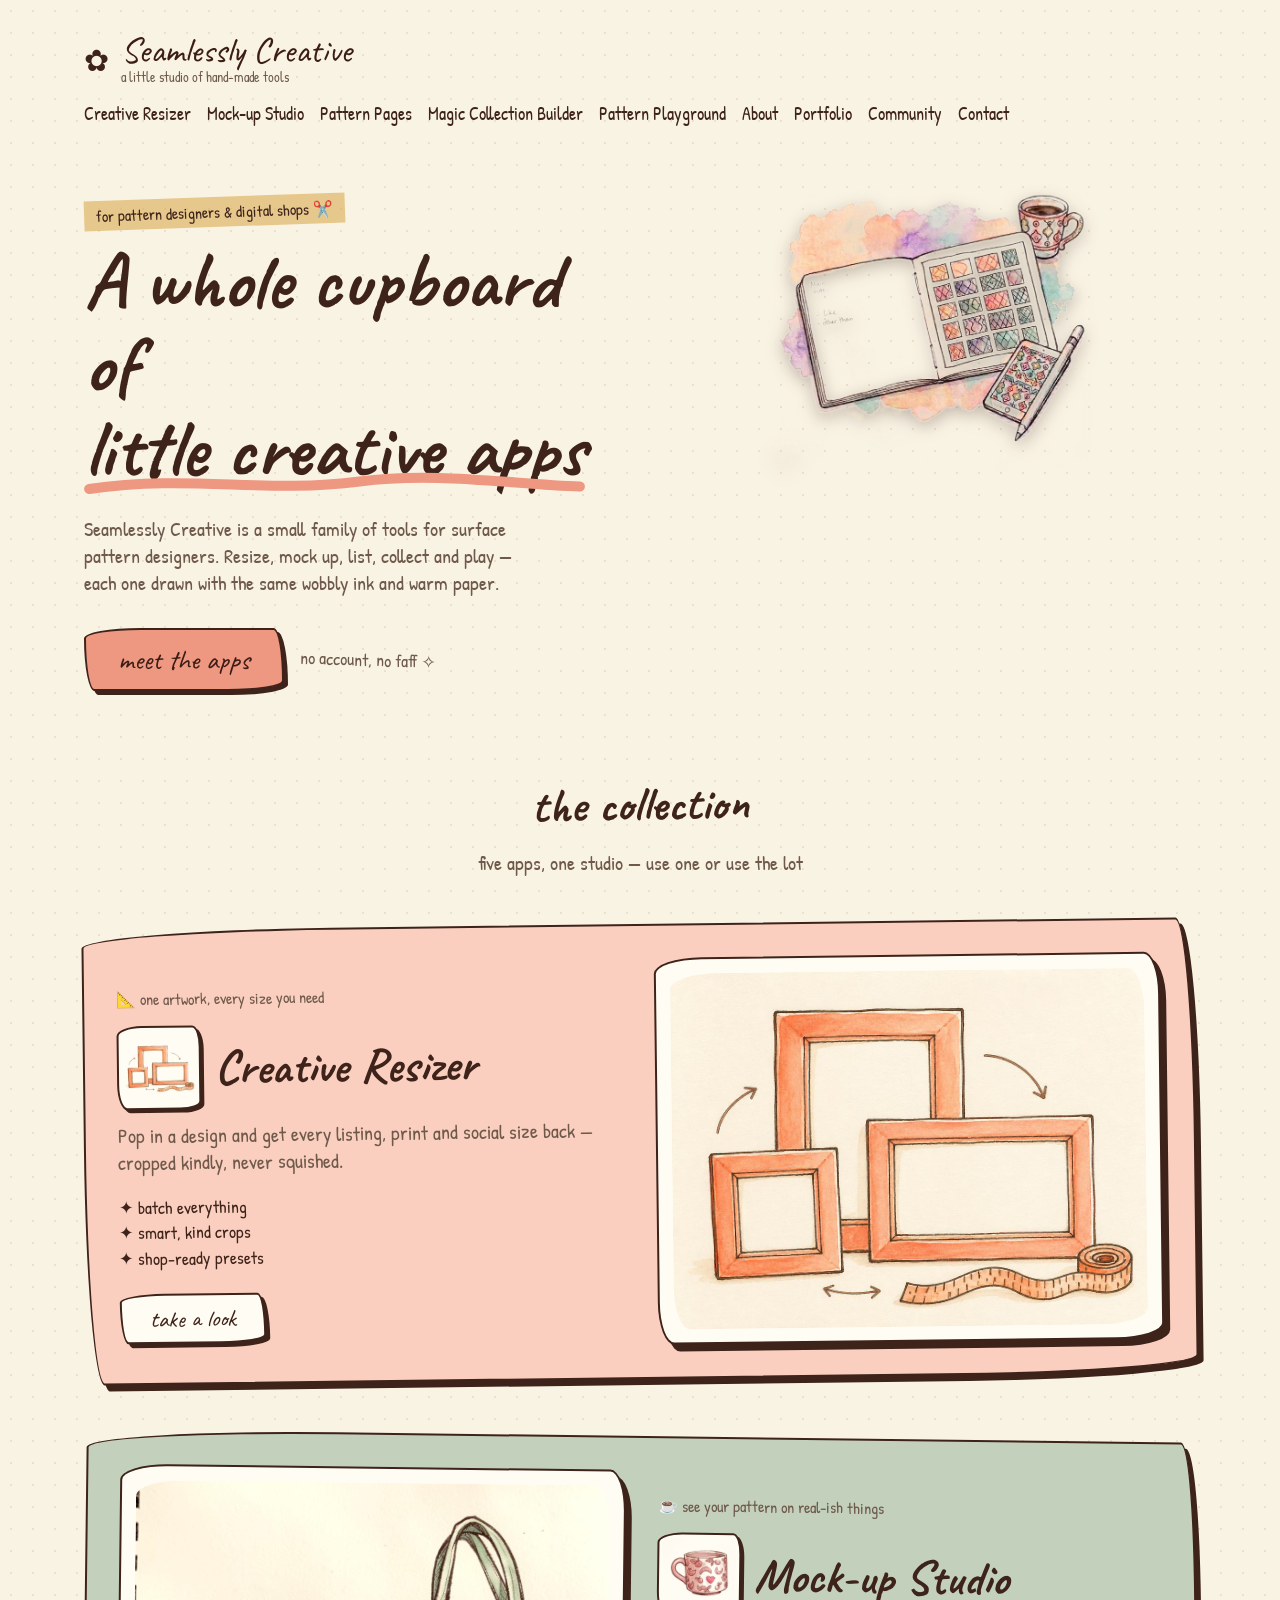
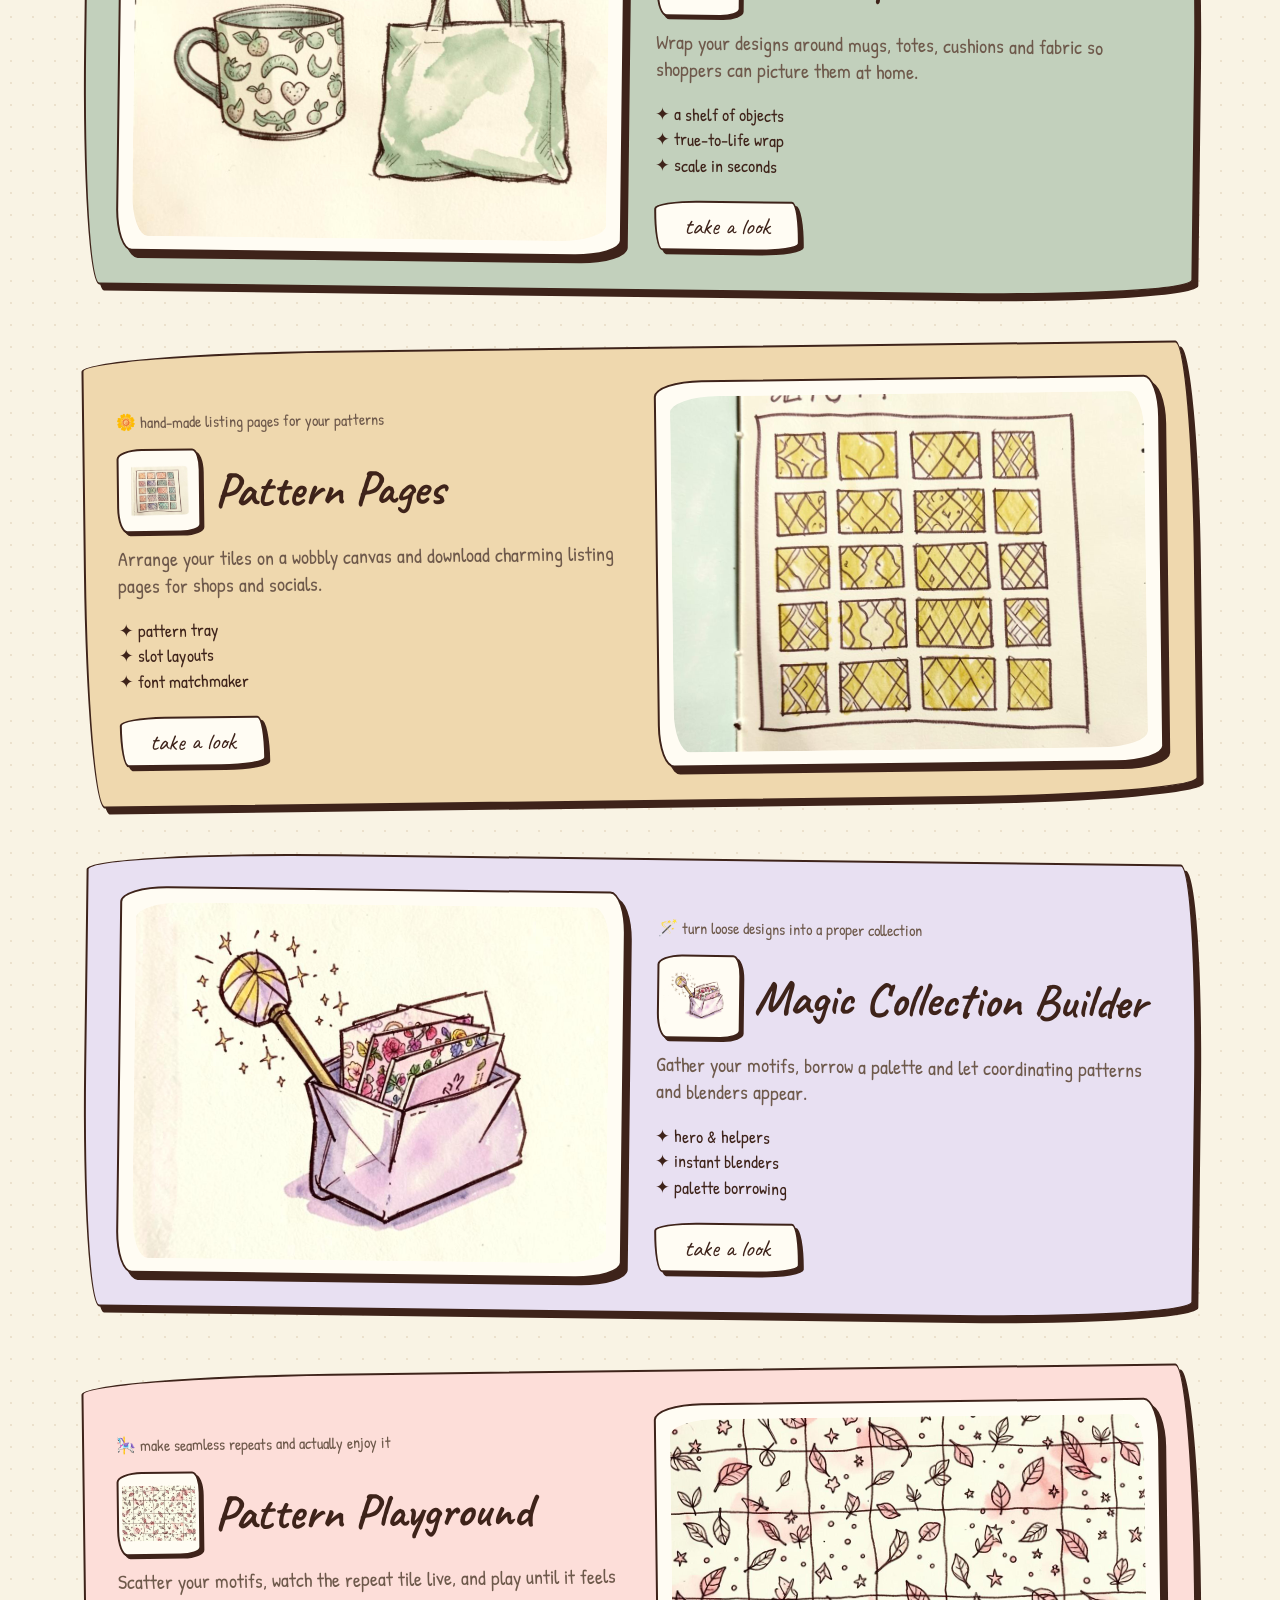
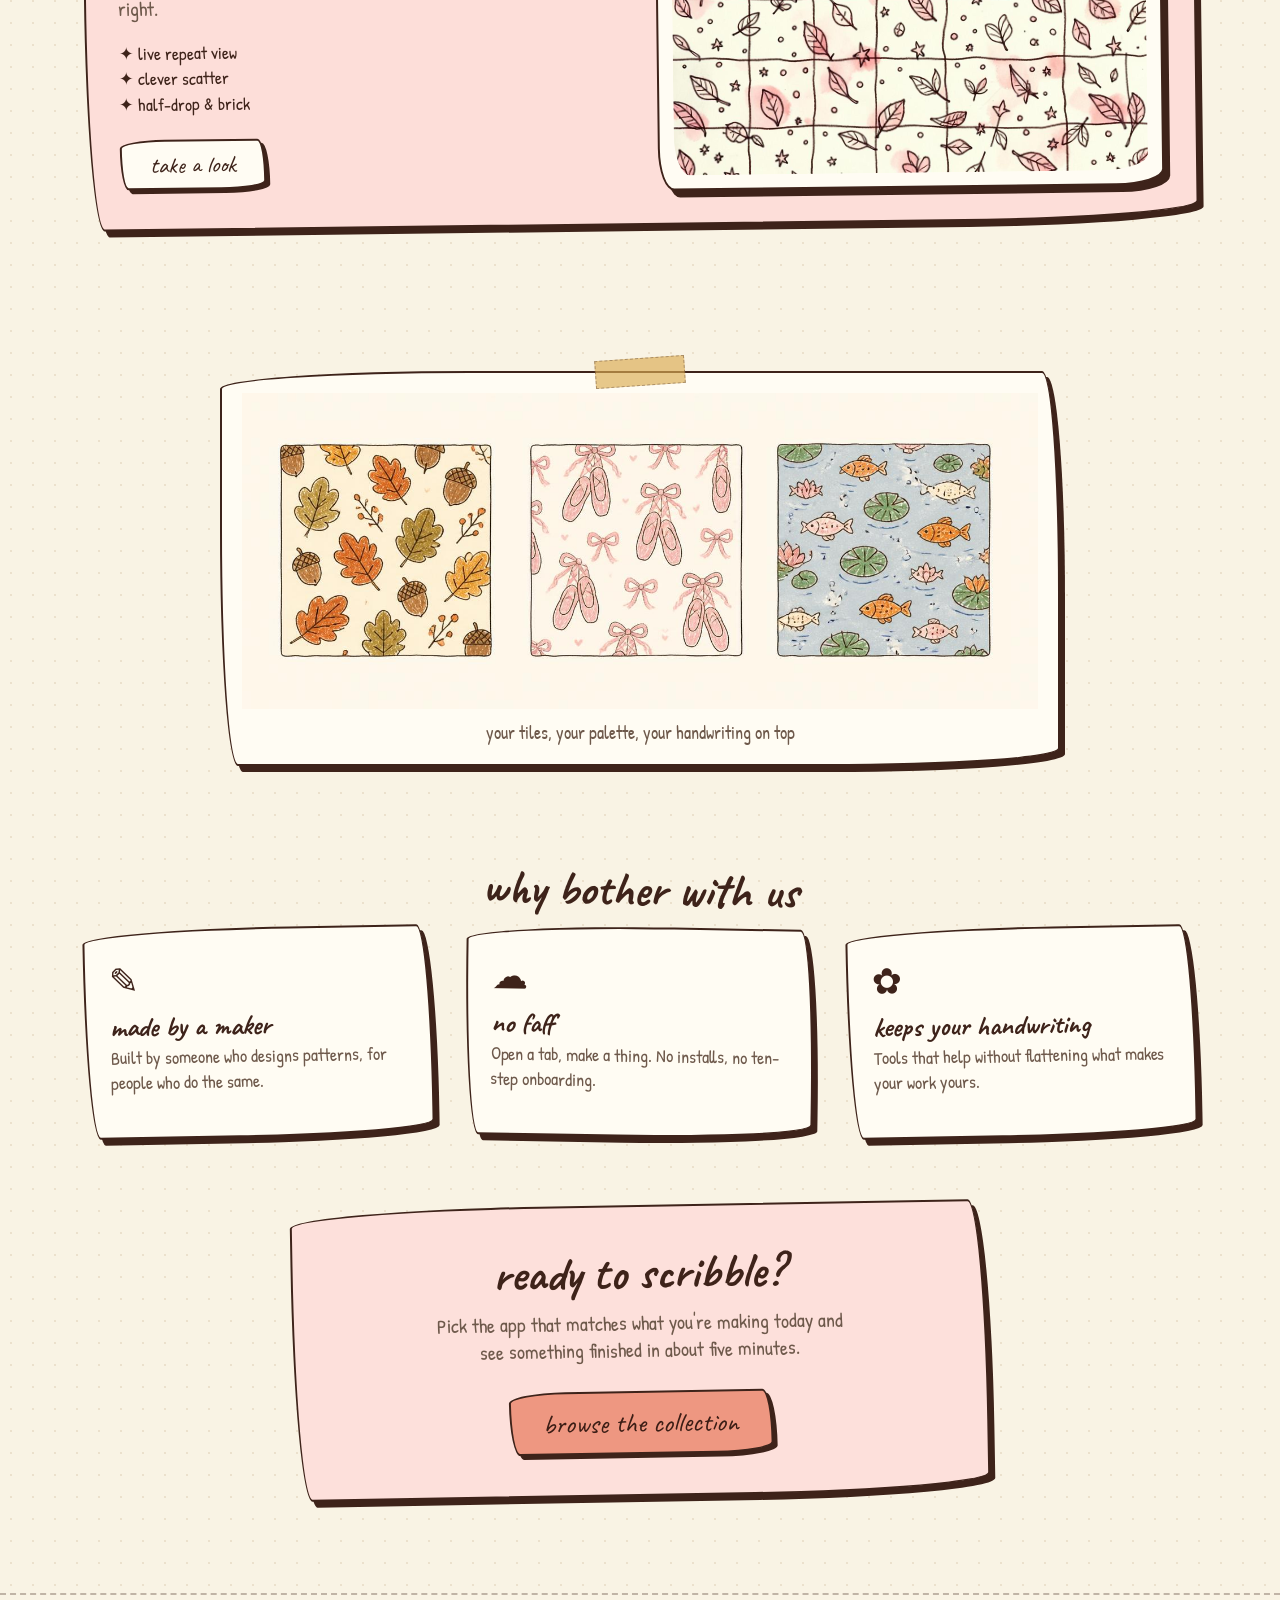
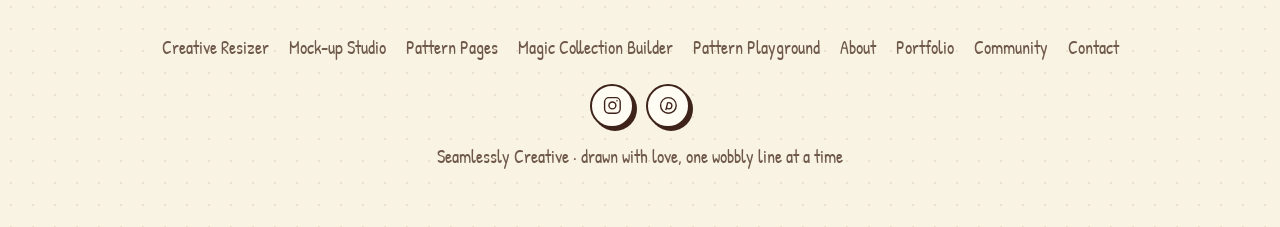
==== index.html @ b7942278 "Add a Community page - a studio-wall pinboard of buyer creations New community.html, linked from eve" ====
<!DOCTYPE html>
<html lang="en">
<head>
<meta charset="utf-8" />
<meta name="viewport" content="width=device-width, initial-scale=1" />
<title>Seamlessly Creative — hand-made tools for pattern designers</title>
<meta name="description" content="A little studio of playful apps for surface pattern designers: resize artwork, build mock-ups, make listing pages, grow collections and play with seamless repeats." />
<meta name="author" content="Seamlessly Creative" />
<meta property="og:title" content="Seamlessly Creative — a studio of hand-made design tools" />
<meta property="og:description" content="Five friendly apps for pattern makers, all drawn with the same wobbly ink and warm paper." />
<meta property="og:type" content="website" />
<meta name="twitter:card" content="summary_large_image" />
<link rel="icon" href="favicon.ico" type="image/x-icon" />
<link rel="preconnect" href="https://fonts.googleapis.com" />
<link rel="preconnect" href="https://fonts.gstatic.com" crossorigin />
<link rel="stylesheet" href="https://fonts.googleapis.com/css2?family=Caveat:wght@500;700&family=Patrick+Hand&display=swap" />
<link rel="stylesheet" href="styles.css" />
</head>
<body>

<header class="site">
  <div class="header-row">
    <a class="logo" href="index.html">
      <span class="logo-mark" aria-hidden="true">✿</span>
      <span class="logo-text">
        <span class="name">Seamlessly Creative</span>
        <span class="sub">a little studio of hand-made tools</span>
      </span>
    </a>
    <nav class="site-nav">
      <a href="creative-resizer.html">Creative Resizer</a>
      <a href="mockup-studio.html">Mock-up Studio</a>
      <a href="pattern-pages.html">Pattern Pages</a>
      <a href="magic-collection-builder.html">Magic Collection Builder</a>
      <a href="pattern-playground.html">Pattern Playground</a>
      <a href="about.html">About</a>
      <a href="portfolio.html">Portfolio</a>
      <a href="community.html">Community</a>
      <a href="contact.html">Contact</a>
    </nav>
  </div>
</header>

<main id="top">

  <section class="hero align-top">
    <div>
      <p class="badge">for pattern designers &amp; digital shops ✂️</p>
      <h1>
        A whole cupboard of
        <span class="underline-wrap">
          little creative apps
          <svg viewBox="0 0 200 12" fill="none" aria-hidden="true">
            <path d="M2 8c40-6 70 2 108-3 30-4 60 1 88 2" stroke="var(--coral)" stroke-width="4" stroke-linecap="round" />
          </svg>
        </span>
      </h1>
      <p class="lede">
        Seamlessly Creative is a small family of tools for surface pattern designers. Resize,
        mock up, list, collect and play — each one drawn with the same wobbly ink and warm paper.
      </p>
      <div class="cta-row">
        <a href="#the-apps" class="doodle-pill cta-coral">meet the apps</a>
        <span class="aside-note">no account, no faff ✧</span>
      </div>
    </div>
    <img class="hero-illustration wiggle shadowed" src="assets/collection-hero.webp" width="700" height="639" alt="Watercolour sketch of an open notebook with pattern swatches, a mug of coffee, and a tablet and stylus mid-pattern-design" />
  </section>

  <section id="the-apps" class="collection">
    <h2 class="section-title">the collection</h2>
    <p class="section-sub">five apps, one studio — use one or use the lot</p>

    <article class="doodle-card app-card" style="background: color-mix(in oklab, var(--coral) 45%, var(--card)); transform: rotate(-0.7deg);">
      <div class="app-top">
        <div>
          <p class="app-eyebrow">📐 one artwork, every size you need</p>
          <div class="title-row">
            <img class="title-icon" src="assets/app-resizer-hero.webp" alt="" aria-hidden="true" />
            <h3 class="app-name">Creative Resizer</h3>
          </div>
          <p class="app-blurb">Pop in a design and get every listing, print and social size back — cropped kindly, never squished.</p>
          <ul class="app-features-mini">
            <li>✦ batch everything</li>
            <li>✦ smart, kind crops</li>
            <li>✦ shop-ready presets</li>
          </ul>
          <div class="app-cta-row">
            <a href="creative-resizer.html" class="doodle-pill" style="background: var(--card); padding: 0.5rem 1.75rem; font-family: var(--font-display); font-size: 1.5rem;">take a look</a>
          </div>
        </div>
        <div class="app-image-frame">
          <img src="assets/app-resizer.jpg" width="1024" height="768" loading="lazy" alt="Hand-drawn sketch of nested photo frames in different sizes with a measuring tape" />
        </div>
      </div>
    </article>

    <article class="doodle-card app-card" style="background: color-mix(in oklab, var(--sage) 45%, var(--card)); transform: rotate(0.7deg);">
      <div class="app-top">
        <div class="order-2">
          <p class="app-eyebrow">☕ see your pattern on real-ish things</p>
          <div class="title-row">
            <img class="title-icon" src="assets/app-mockup-icon.webp" alt="" aria-hidden="true" />
            <h3 class="app-name">Mock-up Studio</h3>
          </div>
          <p class="app-blurb">Wrap your designs around mugs, totes, cushions and fabric so shoppers can picture them at home.</p>
          <ul class="app-features-mini">
            <li>✦ a shelf of objects</li>
            <li>✦ true-to-life wrap</li>
            <li>✦ scale in seconds</li>
          </ul>
          <div class="app-cta-row">
            <a href="mockup-studio.html" class="doodle-pill" style="background: var(--card); padding: 0.5rem 1.75rem; font-family: var(--font-display); font-size: 1.5rem;">take a look</a>
          </div>
        </div>
        <div class="app-image-frame">
          <img src="assets/app-mockup.jpg" width="1024" height="768" loading="lazy" alt="Hand-drawn mug and tote bag covered in a soft green pattern" />
        </div>
      </div>
    </article>

    <article class="doodle-card app-card" style="background: color-mix(in oklab, var(--mustard) 45%, var(--card)); transform: rotate(-0.7deg);">
      <div class="app-top">
        <div>
          <p class="app-eyebrow">🌼 hand-made listing pages for your patterns</p>
          <div class="title-row">
            <img class="title-icon" src="assets/pattern-pages-hero.webp" alt="" aria-hidden="true" />
            <h3 class="app-name">Pattern Pages</h3>
          </div>
          <p class="app-blurb">Arrange your tiles on a wobbly canvas and download charming listing pages for shops and socials.</p>
          <ul class="app-features-mini">
            <li>✦ pattern tray</li>
            <li>✦ slot layouts</li>
            <li>✦ font matchmaker</li>
          </ul>
          <div class="app-cta-row">
            <a href="pattern-pages.html" class="doodle-pill" style="background: var(--card); padding: 0.5rem 1.75rem; font-family: var(--font-display); font-size: 1.5rem;">take a look</a>
          </div>
        </div>
        <div class="app-image-frame">
          <img src="assets/app-pattern-pages.jpg" width="1024" height="768" loading="lazy" alt="Hand-drawn grid of yellow pattern tiles on a sketchbook page" />
        </div>
      </div>
    </article>

    <article class="doodle-card app-card" style="background: color-mix(in oklab, var(--lilac) 45%, var(--card)); transform: rotate(0.7deg);">
      <div class="app-top">
        <div class="order-2">
          <p class="app-eyebrow">🪄 turn loose designs into a proper collection</p>
          <div class="title-row">
            <img class="title-icon" src="assets/app-collection-builder-hero.webp" alt="" aria-hidden="true" />
            <h3 class="app-name">Magic Collection Builder</h3>
          </div>
          <p class="app-blurb">Gather your motifs, borrow a palette and let coordinating patterns and blenders appear.</p>
          <ul class="app-features-mini">
            <li>✦ hero &amp; helpers</li>
            <li>✦ instant blenders</li>
            <li>✦ palette borrowing</li>
          </ul>
          <div class="app-cta-row">
            <a href="magic-collection-builder.html" class="doodle-pill" style="background: var(--card); padding: 0.5rem 1.75rem; font-family: var(--font-display); font-size: 1.5rem;">take a look</a>
          </div>
        </div>
        <div class="app-image-frame">
          <img src="assets/app-collection-builder.jpg" width="1024" height="768" loading="lazy" alt="Hand-drawn magic wand with sparkles over a folder of floral pattern cards" />
        </div>
      </div>
    </article>

    <article class="doodle-card app-card" style="background: color-mix(in oklab, var(--blush) 55%, var(--card)); transform: rotate(-0.7deg);">
      <div class="app-top">
        <div>
          <p class="app-eyebrow">🎠 make seamless repeats and actually enjoy it</p>
          <div class="title-row">
            <img class="title-icon" src="assets/app-playground.jpg" alt="" aria-hidden="true" />
            <h3 class="app-name">Pattern Playground</h3>
          </div>
          <p class="app-blurb">Scatter your motifs, watch the repeat tile live, and play until it feels right.</p>
          <ul class="app-features-mini">
            <li>✦ live repeat view</li>
            <li>✦ clever scatter</li>
            <li>✦ half-drop &amp; brick</li>
          </ul>
          <div class="app-cta-row">
            <a href="pattern-playground.html" class="doodle-pill" style="background: var(--card); padding: 0.5rem 1.75rem; font-family: var(--font-display); font-size: 1.5rem;">take a look</a>
          </div>
        </div>
        <div class="app-image-frame">
          <img src="assets/app-playground.jpg" width="1024" height="768" loading="lazy" alt="Hand-drawn seamless repeat of pink leaves, stars and dots over a grid" />
        </div>
      </div>
    </article>
  </section>

  <section class="swatch-strip">
    <figure class="doodle-card tape" style="padding: 1.25rem;">
      <img src="assets/swatches.jpg" width="1408" height="560" loading="lazy" alt="Three hand-drawn pattern swatches: autumn leaves, ballet slippers and little fish" />
      <figcaption>your tiles, your palette, your handwriting on top</figcaption>
    </figure>
  </section>

  <section class="promises">
    <h2 class="section-title" style="transform: rotate(1deg);">why bother with us</h2>
    <div class="promise-grid">
      <div class="doodle-card promise-card" style="transform: rotate(-1deg);">
        <span class="promise-emoji" aria-hidden="true">✎</span>
        <h3>made by a maker</h3>
        <p>Built by someone who designs patterns, for people who do the same.</p>
      </div>
      <div class="doodle-card promise-card" style="transform: rotate(1deg);">
        <span class="promise-emoji" aria-hidden="true">☁</span>
        <h3>no faff</h3>
        <p>Open a tab, make a thing. No installs, no ten-step onboarding.</p>
      </div>
      <div class="doodle-card promise-card" style="transform: rotate(-1deg);">
        <span class="promise-emoji" aria-hidden="true">✿</span>
        <h3>keeps your handwriting</h3>
        <p>Tools that help without flattening what makes your work yours.</p>
      </div>
    </div>
  </section>

  <section class="final-cta">
    <div class="doodle-card" style="background: color-mix(in oklab, var(--blush) 50%, var(--card));">
      <h2>ready to scribble?</h2>
      <p>Pick the app that matches what you're making today and see something finished in about five minutes.</p>
      <a href="#the-apps" class="doodle-pill cta-coral">browse the collection</a>
    </div>
  </section>

</main>

<footer class="site">
  <div class="foot-links">
    <a href="creative-resizer.html">Creative Resizer</a>
    <a href="mockup-studio.html">Mock-up Studio</a>
    <a href="pattern-pages.html">Pattern Pages</a>
    <a href="magic-collection-builder.html">Magic Collection Builder</a>
    <a href="pattern-playground.html">Pattern Playground</a>
    <a href="about.html">About</a>
    <a href="portfolio.html">Portfolio</a>
    <a href="community.html">Community</a>
    <a href="contact.html">Contact</a>
  </div>
  <div class="social-row">
    <a class="social-icon" href="https://instagram.com/check_designz" target="_blank" rel="noopener noreferrer" aria-label="Instagram">
      <svg viewBox="0 0 24 24" aria-hidden="true"><rect x="3" y="3" width="18" height="18" rx="5"/><circle cx="12" cy="12" r="4"/><circle cx="17.3" cy="6.7" r="0.9" fill="currentColor" stroke="none"/></svg>
    </a>
    <a class="social-icon" href="https://pinterest.com/CheckDesignz" target="_blank" rel="noopener noreferrer" aria-label="Pinterest">
      <svg viewBox="0 0 24 24" aria-hidden="true"><circle cx="12" cy="12" r="9"/><path d="M9 17.5c.6-2.3 1.7-6.7 2.2-8.7M11 9c2.7-.8 5 .6 5 3.2 0 2.2-1.6 3.8-3.6 3.8-.9 0-1.5-.3-1.9-.7"/></svg>
    </a>
  </div>
  <p class="colophon">Seamlessly Creative · drawn with love, one wobbly line at a time</p>
</footer>

</body>
</html>
---- styles.css ----
:root {
  --radius: 1.1rem;
  --cream: oklch(0.965 0.021 88);
  --ink: oklch(0.29 0.045 40);
  --coral: oklch(0.76 0.11 35);
  --coral-foreground: oklch(0.27 0.05 35);
  --sage: oklch(0.66 0.06 145);
  --sage-foreground: oklch(0.25 0.04 145);
  --mustard: oklch(0.77 0.12 82);
  --blush: oklch(0.87 0.06 20);
  --lilac: oklch(0.83 0.07 300);
  --card: oklch(0.99 0.012 90);
  --muted-foreground: oklch(0.48 0.035 55);
  --font-display: "Caveat", cursive;
  --font-body: "Patrick Hand", cursive;
}

* { box-sizing: border-box; }

html { scroll-behavior: smooth; }

body {
  margin: 0;
  background-color: var(--cream);
  color: var(--ink);
  font-family: var(--font-body);
  font-size: 1.125rem;
  background-image: radial-gradient(oklch(0.86 0.04 80 / 0.5) 1.2px, transparent 1.3px);
  background-size: 22px 22px;
  overflow-x: hidden;
}

h1, h2, h3 {
  font-family: var(--font-display);
  line-height: 1.05;
  margin: 0;
}

img { max-width: 100%; height: auto; display: block; }

a { color: inherit; }

.wrap {
  max-width: 72rem;
  margin: 0 auto;
  padding: 0 1.25rem;
}

.muted { color: var(--muted-foreground); }

.doodle-card {
  position: relative;
  background: var(--card);
  border: 2.5px solid var(--ink);
  border-radius: 250px 18px 235px 18px / 18px 220px 18px 235px;
  box-shadow: 5px 6px 0 0 var(--ink);
}

.doodle-pill {
  display: inline-block;
  border: 2.5px solid var(--ink);
  border-radius: 140px 26px 140px 26px / 26px 130px 26px 130px;
  box-shadow: 4px 4px 0 0 var(--ink);
  transition: transform 150ms ease, box-shadow 150ms ease;
  text-decoration: none;
  cursor: pointer;
}
.doodle-pill:hover {
  transform: translate(2px, 2px);
  box-shadow: 2px 2px 0 0 var(--ink);
}
.doodle-pill[aria-disabled="true"] {
  cursor: not-allowed;
  opacity: 0.6;
}
.doodle-pill[aria-disabled="true"]:hover {
  transform: none;
  box-shadow: 4px 4px 0 0 var(--ink);
}
button.doodle-pill {
  font: inherit;
  color: inherit;
  appearance: none;
  -webkit-appearance: none;
  margin: 0;
}

.tape { position: relative; }
.tape::before {
  content: "";
  position: absolute;
  top: -0.9rem;
  left: 50%;
  width: 5.5rem;
  height: 1.6rem;
  transform: translateX(-50%) rotate(-4deg);
  background: color-mix(in oklab, var(--mustard) 65%, transparent);
  border: 1.5px dashed color-mix(in oklab, var(--ink) 35%, transparent);
}

.wiggle { animation: wiggle 4s ease-in-out infinite; }
@keyframes wiggle {
  0%, 100% { transform: rotate(-1.5deg) translateY(0); }
  50% { transform: rotate(1.5deg) translateY(-6px); }
}

/* header */
header.site {
  max-width: 72rem;
  margin: 0 auto;
  padding: 2rem 1.25rem 0;
}
.header-row {
  display: flex;
  flex-wrap: wrap;
  align-items: center;
  justify-content: space-between;
  gap: 1rem;
}
.logo {
  display: flex;
  align-items: center;
  gap: 0.75rem;
  text-decoration: none;
}
.logo-mark { font-size: 1.9rem; }
.logo-text .name {
  display: block;
  font-family: var(--font-display);
  font-size: 2.25rem;
  line-height: 1;
  color: var(--coral-foreground);
}
.logo-text .sub {
  display: block;
  font-size: 0.85rem;
  color: var(--muted-foreground);
}
nav.site-nav {
  display: flex;
  flex-wrap: wrap;
  align-items: center;
  gap: 0.4rem 1rem;
  font-size: 1.1rem;
}
nav.site-nav a { text-decoration: none; text-underline-offset: 4px; }
nav.site-nav a:hover, nav.site-nav a[aria-current="page"] { text-decoration: underline; }

/* hero (index) + app-hero (per-app pages) share the same split layout */
.hero, .app-hero {
  max-width: 72rem;
  margin: 0 auto;
  padding: 3.5rem 1.25rem 2rem;
  display: grid;
  align-items: center;
  gap: 2.5rem;
}
.hero > div, .app-hero > div, .hero > img, .app-hero > img { min-width: 0; }
.hero.align-top, .app-hero.align-top { align-items: start; }
@media (min-width: 768px) {
  .hero, .app-hero { grid-template-columns: 1fr 1fr; }
}

/* borderless illustration, sized down and tucked near the title */
.hero-illustration {
  width: 100%;
  max-width: 300px;
  justify-self: center;
}
@media (min-width: 768px) { .hero-illustration { max-width: 320px; } }
.hero-illustration.shadowed {
  filter: drop-shadow(0 5px 8px color-mix(in oklab, var(--ink) 30%, transparent));
}
.hero-illustration.small {
  max-width: 190px;
}
@media (min-width: 768px) { .hero-illustration.small { max-width: 210px; } }

/* a little stack of framed "photos" — used where the illustration IS the mock-up */
.photo-stack {
  position: relative;
  width: 100%;
  max-width: 260px;
  justify-self: center;
}
@media (min-width: 768px) { .photo-stack { max-width: 280px; } }
.photo-card {
  background: var(--card);
  border: 2.5px solid var(--ink);
  border-radius: 14px;
  box-shadow: 4px 5px 0 0 var(--ink);
  padding: 0.6rem;
}
.photo-card img {
  width: 100%;
  height: auto;
  display: block;
  border-radius: 8px;
}
.photo-back {
  position: absolute;
  inset: 0;
  transform: rotate(-11deg) translate(-26%, 12%);
  z-index: 1;
}
.photo-front {
  position: relative;
  transform: rotate(4deg);
  z-index: 2;
}
.badge {
  display: inline-block;
  transform: rotate(-2deg);
  background: color-mix(in oklab, var(--mustard) 60%, transparent);
  padding: 0.25rem 0.75rem;
  font-size: 1rem;
  margin-bottom: 0.75rem;
}
.hero h1, .app-hero h1 {
  font-size: 4.25rem;
}
@media (min-width: 640px) { .hero h1, .app-hero h1 { font-size: 5rem; } }
.hero .underline-wrap { position: relative; display: inline-block; }
.hero .underline-wrap svg { position: absolute; bottom: -0.5rem; left: 0; width: 100%; }
.lede {
  margin-top: 1.5rem;
  max-width: 28rem;
  font-size: 1.25rem;
  color: var(--muted-foreground);
}
.cta-row {
  margin-top: 2rem;
  display: flex;
  flex-wrap: wrap;
  align-items: center;
  gap: 1rem;
}
.cta-coral {
  background: var(--coral);
  color: var(--coral-foreground);
  padding: 0.75rem 2rem;
  font-family: var(--font-display);
  font-size: 1.75rem;
}
.aside-note { transform: rotate(2deg); color: var(--muted-foreground); font-size: 1.1rem; }
.back-link { font-size: 1.1rem; color: var(--muted-foreground); text-decoration: none; text-underline-offset: 4px; }
.back-link:hover { text-decoration: underline; }
.hero-image { overflow: hidden; padding: 0.75rem; min-width: 0; }

/* small illustration badge shown beside a title */
.title-row {
  display: flex;
  align-items: center;
  gap: 0.85rem;
  flex-wrap: nowrap;
}
.title-row h1, .title-row .app-name { margin-top: 0; min-width: 0; }
.title-icon {
  width: 4.25rem;
  height: 4.25rem;
  flex-shrink: 0;
  border: 2.5px solid var(--ink);
  border-radius: 30% 10% 25% 12% / 12% 25% 10% 30%;
  box-shadow: 3px 3px 0 0 var(--ink);
  object-fit: contain;
  padding: 0.2rem;
  background: var(--card);
}
@media (min-width: 640px) {
  .title-icon { width: 5.25rem; height: 5.25rem; }
}

/* collection */
.collection {
  max-width: 72rem;
  margin: 0 auto;
  padding: 3.5rem 1.25rem;
}
.section-title {
  text-align: center;
  font-size: 3rem;
  margin-bottom: 0.75rem;
  transform: rotate(-1deg);
}
.section-sub {
  text-align: center;
  font-size: 1.25rem;
  color: var(--muted-foreground);
  margin-bottom: 3rem;
}

.app-card {
  padding: 1.5rem;
  margin-bottom: 3.5rem;
}
@media (min-width: 768px) { .app-card { padding: 2rem; } }

.app-top {
  display: grid;
  gap: 2rem;
  align-items: center;
}
.app-top > div { min-width: 0; }
@media (min-width: 768px) { .app-top { grid-template-columns: 1fr 1fr; } }
.app-top .order-2 { order: 2; }

.app-eyebrow { color: var(--muted-foreground); font-size: 1rem; }
.app-name { margin-top: 0.25rem; font-size: 3rem; }
.app-blurb { margin-top: 0.75rem; font-size: 1.25rem; color: var(--muted-foreground); }
.app-features-mini { margin: 1rem 0 0; padding: 0; list-style: none; font-size: 1.1rem; }
.app-features-mini li { margin-bottom: 0.15rem; }
.app-cta-row { margin-top: 1.5rem; display: flex; flex-wrap: wrap; align-items: center; gap: 1rem; }
.app-cta-row .try-link { font-size: 1.1rem; text-decoration: none; text-underline-offset: 4px; }
.app-cta-row .try-link:hover { text-decoration: underline; }
.app-cta-row .coming-soon { color: var(--muted-foreground); font-size: 1.1rem; }

.app-image-frame {
  overflow: hidden;
  border-radius: 48px 16px 48px 16px / 16px 42px 16px 42px;
  border: 2.5px solid var(--ink);
  background: var(--card);
  box-shadow: 6px 7px 0 0 var(--ink);
  padding: 0.85rem;
  min-width: 0;
}
.app-image-frame img { border-radius: inherit; width: 100%; }

/* "see it in action" screenshot strip - a measuring-tape ruler that visitors
   can click-and-drag (or use the arrows below) to browse, with a slight
   skewed "wave" tilt on the whole track for a hand-laid-out feel. */
.tape-container {
  width: 100%;
  overflow-x: auto;
  background-color: var(--cream);
  padding: 60px 0;
  position: relative;
  cursor: grab;
  user-select: none;
  -ms-overflow-style: none;
  scrollbar-width: none;
}
.tape-container::-webkit-scrollbar { display: none; }
.tape-container:active { cursor: grabbing; }
.measuring-tape-wave {
  width: max-content;
  display: flex;
  transform: skewY(-3deg) rotate(-0.5deg);
  position: relative;
  pointer-events: none;
}
.tape-track {
  display: inline-flex;
  gap: 0;
  background-color: var(--card);
  padding: 40px 0 25px;
  pointer-events: auto;

  /* Two tick densities layered together, like a ruler's major/minor marks. */
  background-image:
    repeating-linear-gradient(90deg, var(--ink) 0px, var(--ink) 2px, transparent 2px, transparent 8px),
    repeating-linear-gradient(90deg, var(--ink) 0px, var(--ink) 2px, transparent 2px, transparent 16px);
  background-size: 100% 12px, 100% 20px;
  background-position: top left, top left;
  background-repeat: repeat-x;

  border-top: 2px solid var(--ink);
  border-bottom: 2px solid var(--ink);
  box-shadow: 0 15px 35px color-mix(in oklab, var(--ink) 6%, transparent);
}
.tape-frame {
  width: 280px;
  flex-shrink: 0;
  position: relative;
  border-right: 1px dashed color-mix(in oklab, var(--ink) 30%, transparent);
  box-sizing: border-box;
  padding: 12px;
  display: flex;
  flex-direction: column;
  align-items: center;
}
.tape-frame img,
.tape-frame-placeholder {
  width: 100%;
  height: 200px;
  object-fit: cover;
  border-radius: 4px;
  border: 1px solid var(--ink);
  background: var(--card);
  transition: transform 0.2s ease;
  box-sizing: border-box;
  display: flex;
  align-items: center;
  justify-content: center;
  text-align: center;
  padding: 1rem;
  color: var(--muted-foreground);
  font-family: var(--font-display);
  font-size: 1.3rem;
}
.tape-frame:hover img,
.tape-frame:hover .tape-frame-placeholder { transform: translateY(-4px); }
.tape-inch-marker {
  font-family: monospace, sans-serif;
  font-size: 12px;
  color: var(--ink);
  margin-top: 12px;
  font-weight: bold;
  opacity: 0.7;
}

/* Community page - a corkboard-style pinboard of buyer creations, deliberately
   messy: varied tile sizes, scattered rotations, each one taped up rather
   than sitting in a tidy grid. */
.pinboard {
  background: color-mix(in oklab, var(--mustard) 70%, var(--card));
  border: 2.5px solid var(--ink);
  border-radius: 250px 18px 235px 18px / 18px 220px 18px 235px;
  box-shadow: 5px 6px 0 0 var(--ink);
  padding: 3rem 2rem;
  display: flex;
  flex-wrap: wrap;
  gap: 1.75rem;
  justify-content: center;
  align-items: flex-start;
}
.pin-photo {
  background: var(--card);
  border: 2px solid var(--ink);
  padding: 0.6rem 0.6rem 1.4rem;
  display: flex;
  align-items: center;
  justify-content: center;
  text-align: center;
  color: var(--muted-foreground);
  font-family: var(--font-display);
  box-shadow: 3px 4px 0 0 color-mix(in oklab, var(--ink) 60%, transparent);
}
.pin-photo.size-sm { width: 150px; height: 170px; font-size: 1.1rem; }
.pin-photo.size-md { width: 190px; height: 230px; font-size: 1.25rem; }
.pin-photo.size-lg { width: 230px; height: 270px; font-size: 1.4rem; }

.strip-controls {
  display: flex;
  justify-content: center;
  gap: 1rem;
  margin-top: 1rem;
}
.strip-arrow {
  display: flex;
  align-items: center;
  justify-content: center;
  width: 2.5rem;
  height: 2.5rem;
  border-radius: 50%;
  border: 2px solid var(--ink);
  background: var(--card);
  color: var(--ink);
  cursor: pointer;
  font-size: 1.3rem;
  line-height: 1;
  padding: 0;
}
.strip-arrow:hover { background: color-mix(in oklab, var(--coral) 30%, var(--card)); }

.page-section {
  max-width: 72rem;
  margin: 0 auto;
  padding: 2.5rem 1.25rem;
}
.page-section h2 {
  margin-bottom: 2rem;
  text-align: center;
  font-size: 2.75rem;
  transform: rotate(-1deg);
}

.feature-grid {
  display: grid;
  gap: 1.25rem;
  grid-template-columns: 1fr;
}
@media (min-width: 640px) { .feature-grid { grid-template-columns: 1fr 1fr; } }
@media (min-width: 1024px) { .feature-grid { grid-template-columns: 1fr 1fr 1fr; } }
.feature-tile {
  padding: 1.1rem 1.25rem;
}
.feature-tile h5, .feature-tile h3 { font-family: var(--font-display); font-size: 1.5rem; margin: 0; }
.feature-tile p { margin: 0.25rem 0 0; color: var(--muted-foreground); }

.reviews {
  margin-top: 0;
  display: grid;
  gap: 1.25rem;
  grid-template-columns: 1fr;
}
@media (min-width: 768px) { .reviews { grid-template-columns: 1fr 1fr 1fr; } }
.review { padding: 1.25rem; }
.review .stars { font-size: 1.25rem; }
.review blockquote { margin: 0.5rem 0 0; font-size: 1.15rem; }
.review figcaption { margin-top: 0.75rem; color: var(--muted-foreground); }

/* swatches strip */
.swatch-strip { max-width: 60rem; margin: 0 auto; padding: 1rem 1.25rem 2rem; }
.swatch-strip figcaption { margin-top: 0.75rem; text-align: center; color: var(--muted-foreground); font-size: 1.1rem; }

/* promises */
.promises {
  max-width: 72rem;
  margin: 0 auto;
  padding: 3rem 1.25rem;
}
.promise-grid {
  display: grid;
  gap: 2rem;
  grid-template-columns: 1fr;
}
@media (min-width: 768px) { .promise-grid { grid-template-columns: 1fr 1fr 1fr; } }
.promise-card { padding: 1.5rem; }
.promise-emoji { font-size: 2.25rem; }
.promise-card h3 { font-size: 1.75rem; margin-top: 0.5rem; }
.promise-card p { margin-top: 0.25rem; color: var(--muted-foreground); }

/* final cta */
.final-cta { max-width: 46rem; margin: 0 auto; padding: 1.25rem 1.25rem 4rem; }
.final-cta .doodle-card {
  padding: 2.5rem;
  text-align: center;
  transform: rotate(-1deg);
}
.final-cta h2 { font-size: 3rem; }
.final-cta p { margin: 0.75rem auto 0; max-width: 26rem; font-size: 1.25rem; color: var(--muted-foreground); }
.final-cta .doodle-pill { margin-top: 1.75rem; }

/* footer */
footer.site {
  margin-top: 2rem;
  border-top: 2px dashed color-mix(in oklab, var(--ink) 30%, transparent);
  padding: 2.5rem 1.25rem;
}
footer.site .foot-links {
  max-width: 72rem;
  margin: 0 auto;
  display: flex;
  flex-wrap: wrap;
  justify-content: center;
  gap: 0.4rem 1.25rem;
  text-align: center;
  color: var(--muted-foreground);
}
footer.site .foot-links a { text-decoration: none; text-underline-offset: 4px; }
footer.site .foot-links a:hover { text-decoration: underline; }
footer.site .colophon { margin-top: 1rem; text-align: center; color: var(--muted-foreground); }

/* social icons */
.social-row {
  margin-top: 1.5rem;
  display: flex;
  gap: 0.75rem;
  justify-content: center;
}
.social-icon {
  display: flex;
  align-items: center;
  justify-content: center;
  width: 2.75rem;
  height: 2.75rem;
  border: 2.5px solid var(--ink);
  border-radius: 50%;
  background: var(--card);
  box-shadow: 3px 3px 0 0 var(--ink);
  transition: transform 150ms ease, box-shadow 150ms ease;
  text-decoration: none;
  color: var(--ink);
}
.social-icon:hover {
  transform: translate(2px, 2px);
  box-shadow: 1px 1px 0 0 var(--ink);
}
.social-icon svg {
  width: 1.3rem;
  height: 1.3rem;
  fill: none;
  stroke: currentColor;
  stroke-width: 1.6;
}

/* about page */
.about-card {
  max-width: 44rem;
  margin: 0 auto;
  padding: 2.5rem;
}
@media (min-width: 768px) { .about-card { padding: 3rem; } }
.about-card p {
  margin: 0 0 1.1rem;
  font-size: 1.15rem;
}
.about-card p:last-child { margin-bottom: 0; }
.about-card p.pull {
  font-family: var(--font-display);
  font-size: 1.9rem;
  line-height: 1.15;
  color: var(--coral-foreground);
  margin: 1.5rem 0;
}

/* contact form */
.contact-form-card {
  max-width: 34rem;
  margin: 0 auto;
  padding: 2rem;
}
@media (min-width: 768px) { .contact-form-card { padding: 2.5rem; } }
.contact-form {
  display: flex;
  flex-direction: column;
  gap: 1.25rem;
}
.form-field {
  display: flex;
  flex-direction: column;
  gap: 0.4rem;
}
.form-field label {
  font-family: var(--font-display);
  font-size: 1.35rem;
}
.form-field input,
.form-field textarea {
  font-family: var(--font-body);
  font-size: 1.1rem;
  padding: 0.6rem 0.9rem;
  border: 2px solid var(--ink);
  border-radius: 10px;
  background: var(--cream);
  color: var(--ink);
}
.form-field textarea {
  min-height: 130px;
  resize: vertical;
}
.form-field input:focus,
.form-field textarea:focus {
  outline: 2.5px solid var(--coral);
  outline-offset: 1px;
}
.contact-submit {
  align-self: flex-start;
  padding: 0.6rem 2rem;
  font-family: var(--font-display);
  font-size: 1.5rem;
}
.form-status {
  margin: 0;
  font-size: 1.05rem;
  min-height: 1.4em;
}
.form-status.success { color: var(--sage-foreground); }
.form-status.error { color: var(--coral-foreground); }

/* portfolio placeholder grid */
.portfolio-grid {
  display: grid;
  gap: 1.5rem;
  grid-template-columns: repeat(auto-fill, minmax(220px, 1fr));
}
.portfolio-tile {
  aspect-ratio: 1;
  display: flex;
  flex-direction: column;
  align-items: center;
  justify-content: center;
  gap: 0.6rem;
  padding: 1.5rem;
  text-align: center;
  color: var(--muted-foreground);
}
.portfolio-tile svg {
  width: 2.5rem;
  height: 2.5rem;
  stroke: var(--muted-foreground);
  fill: none;
  stroke-width: 1.4;
}
.portfolio-note {
  text-align: center;
  color: var(--muted-foreground);
  margin-top: 2rem;
  font-size: 1.1rem;
}

/* trial prompt modal */
.modal-overlay {
  position: fixed;
  inset: 0;
  background: color-mix(in oklab, var(--ink) 45%, transparent);
  display: flex;
  align-items: center;
  justify-content: center;
  padding: 1.25rem;
  z-index: 50;
}
.modal-overlay[hidden] { display: none; }
.modal-card {
  max-width: 26rem;
  width: 100%;
  padding: 2rem;
  text-align: center;
  background: var(--card);
  transform: rotate(-0.5deg);
}
.modal-card p { margin-top: 0.5rem; color: var(--muted-foreground); }
.modal-actions {
  margin-top: 1.5rem;
  display: flex;
  flex-wrap: wrap;
  justify-content: center;
  gap: 1rem;
}
.modal-actions .doodle-pill { padding: 0.6rem 1.75rem; font-family: var(--font-display); font-size: 1.4rem; }
.modal-cancel { background: var(--card); }
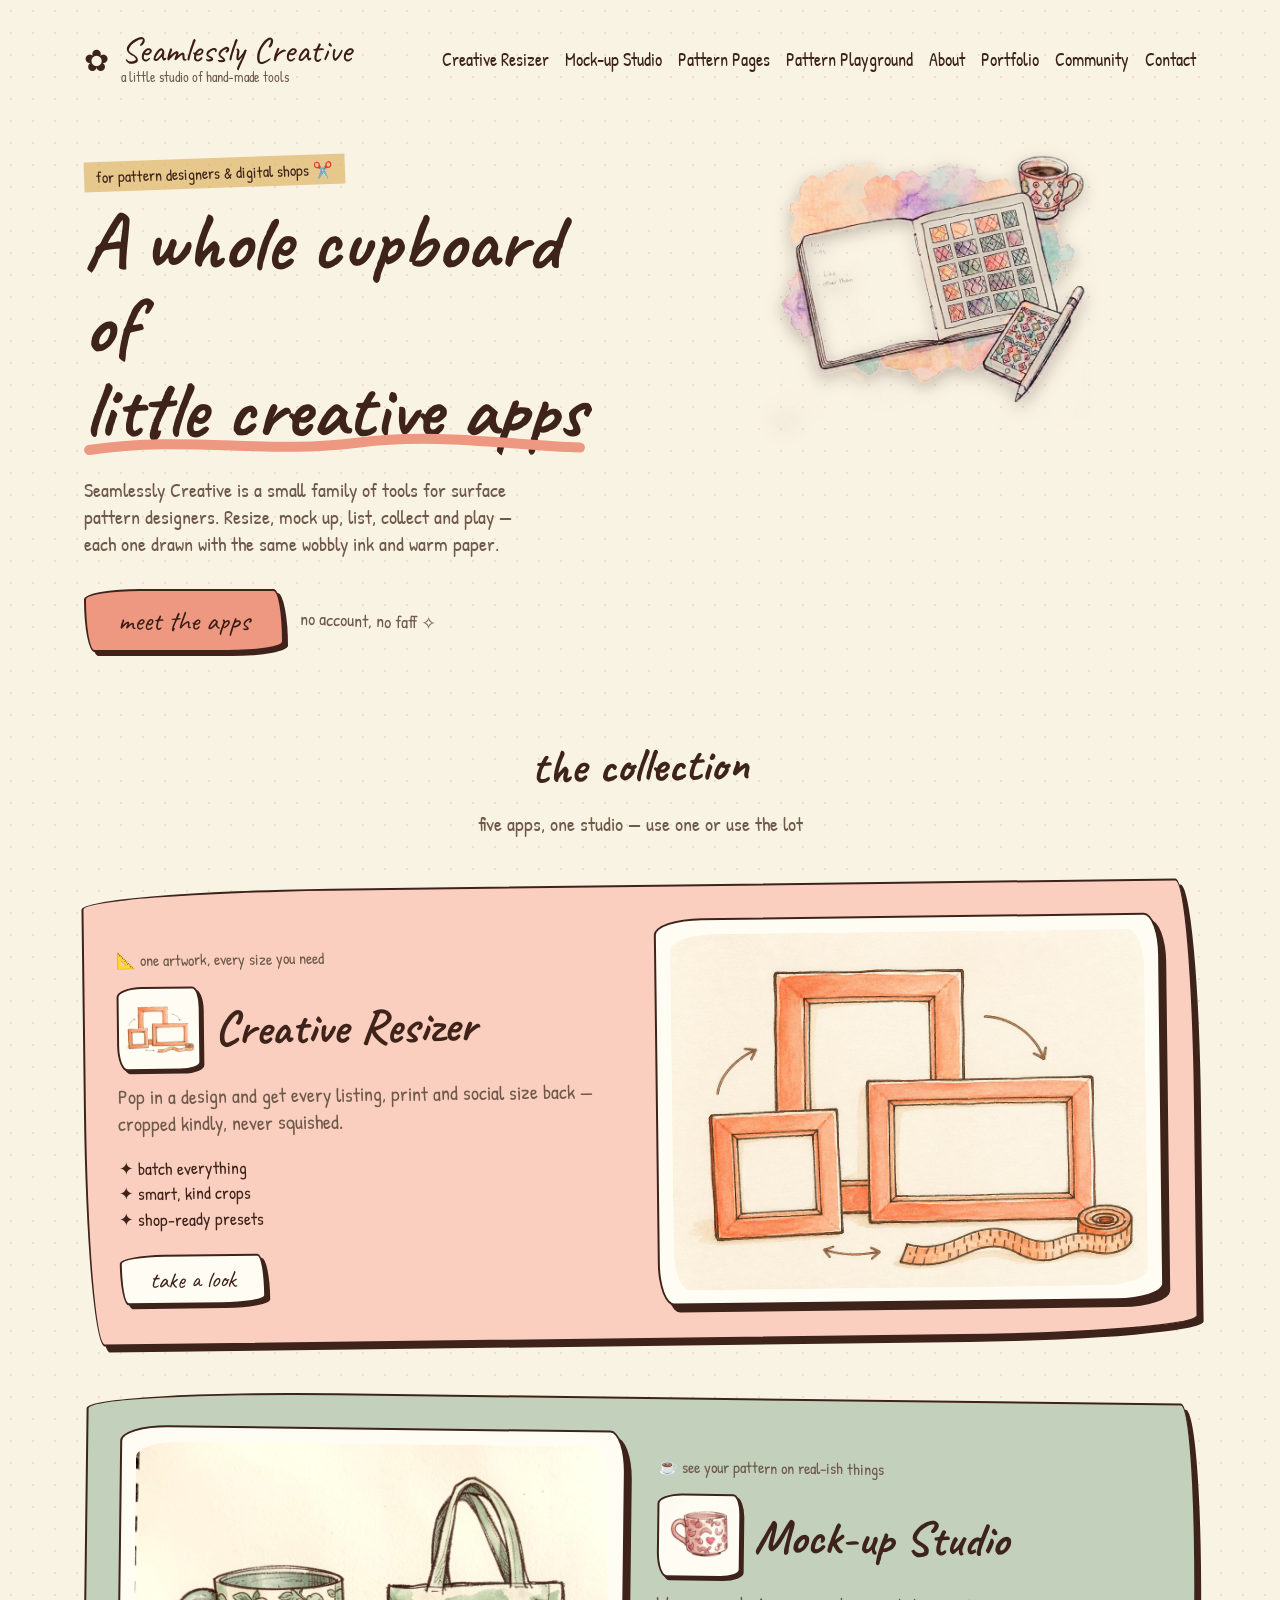
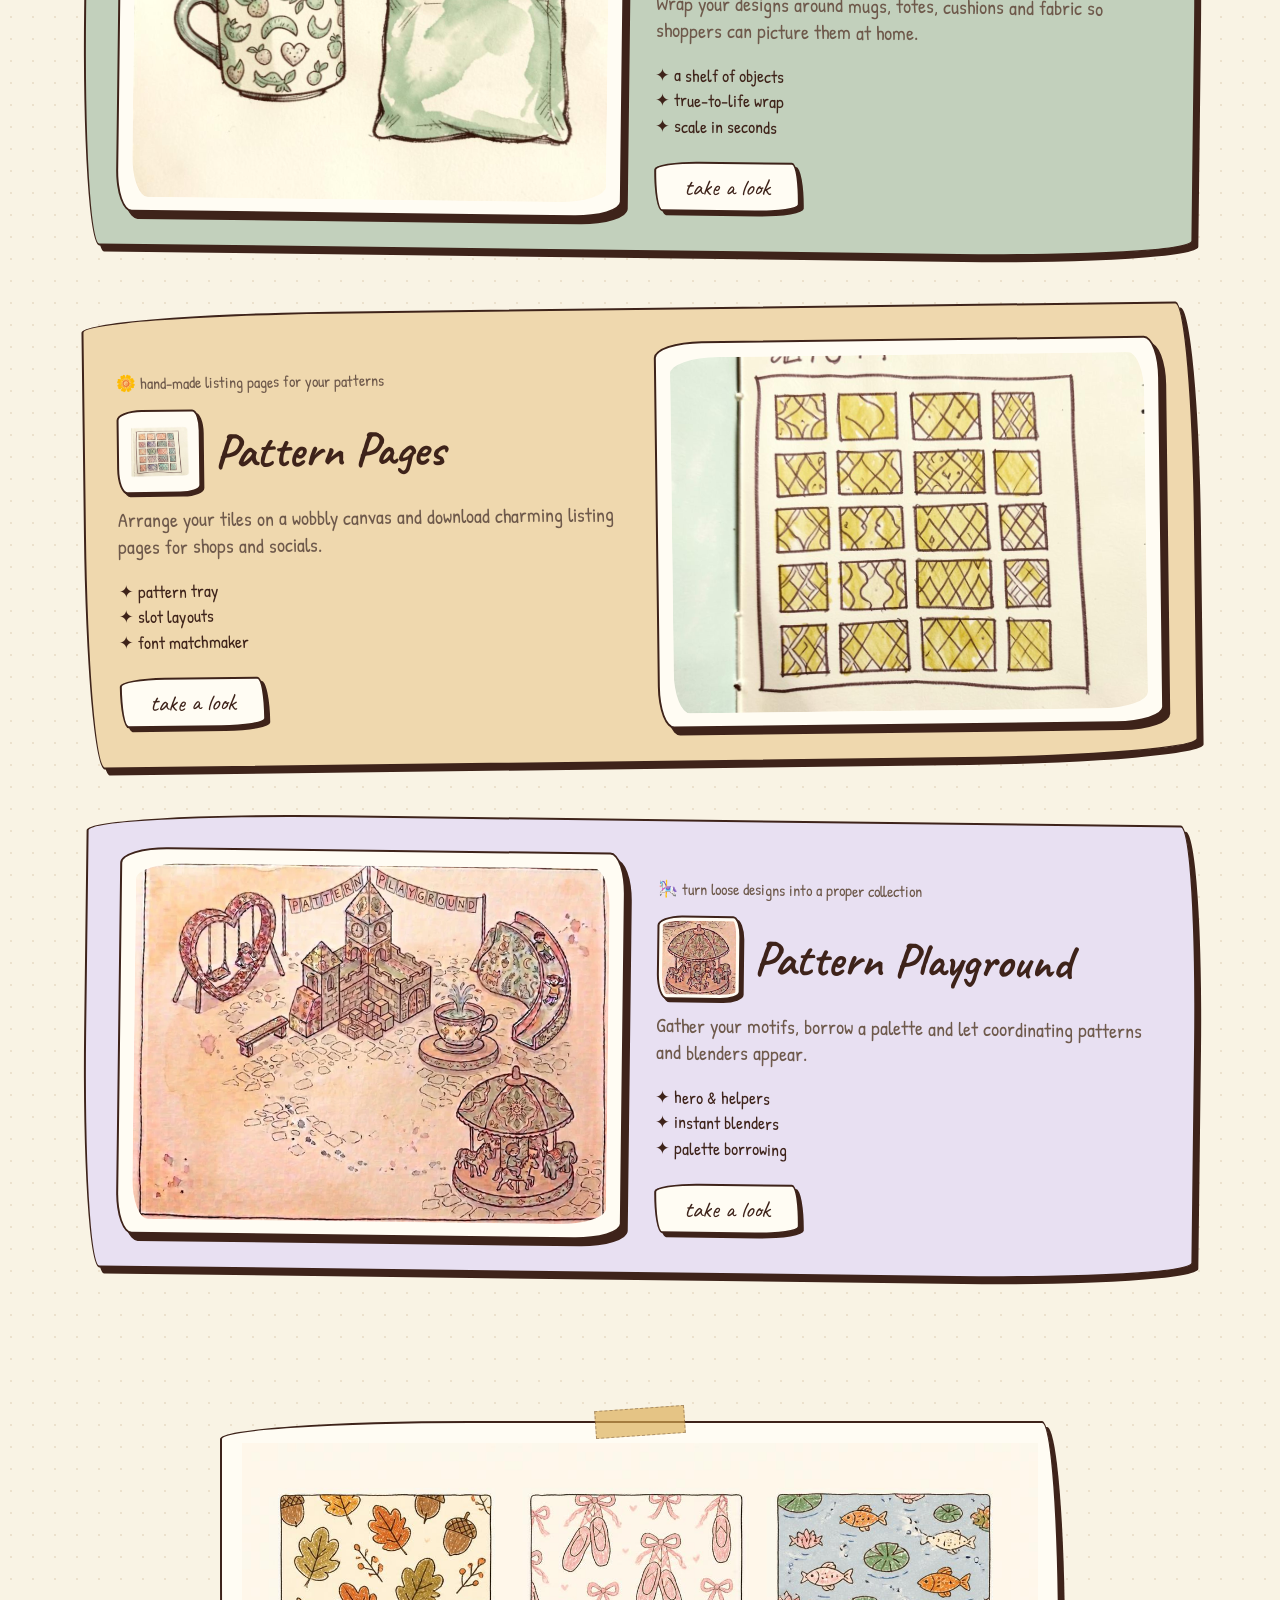
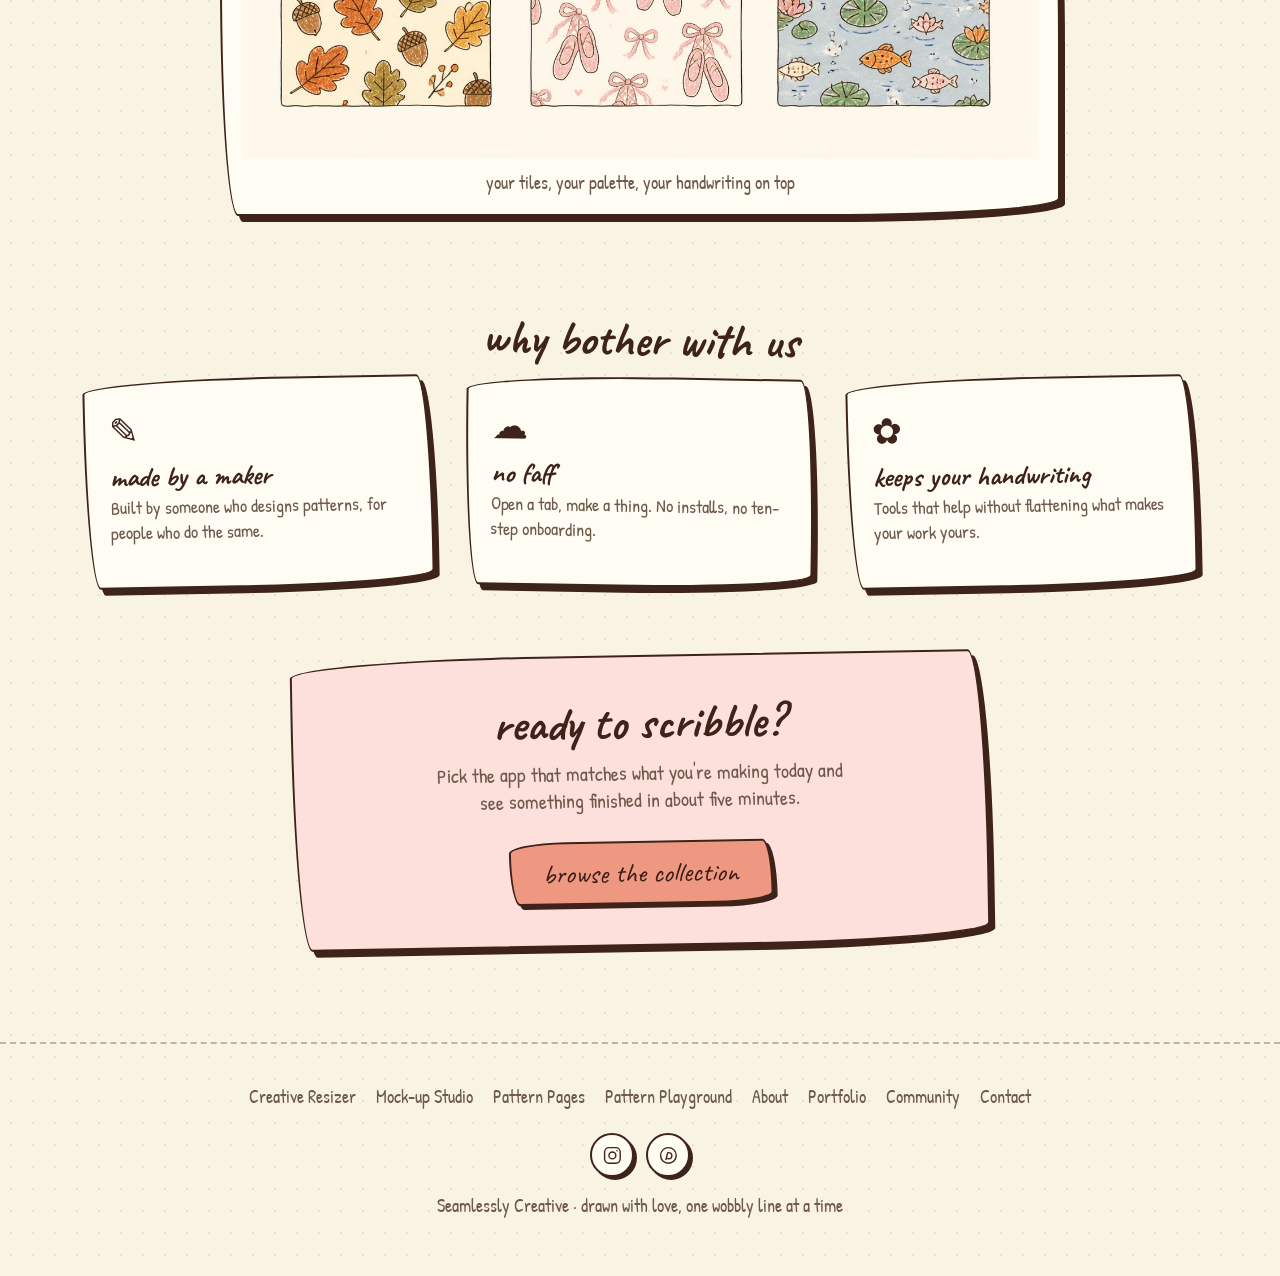
==== commit af25c2fe: "Retire Magic Collection Builder, merge it into Pattern Playground Magic Collection Builder's actual " ====
--- a/index.html
+++ b/index.html
@@ -31,7 +31,6 @@
       <a href="creative-resizer.html">Creative Resizer</a>
       <a href="mockup-studio.html">Mock-up Studio</a>
       <a href="pattern-pages.html">Pattern Pages</a>
-      <a href="magic-collection-builder.html">Magic Collection Builder</a>
       <a href="pattern-playground.html">Pattern Playground</a>
       <a href="about.html">About</a>
       <a href="portfolio.html">Portfolio</a>
@@ -146,10 +145,10 @@
     <article class="doodle-card app-card" style="background: color-mix(in oklab, var(--lilac) 45%, var(--card)); transform: rotate(0.7deg);">
       <div class="app-top">
         <div class="order-2">
-          <p class="app-eyebrow">🪄 turn loose designs into a proper collection</p>
-          <div class="title-row">
-            <img class="title-icon" src="assets/app-collection-builder-hero.webp" alt="" aria-hidden="true" />
-            <h3 class="app-name">Magic Collection Builder</h3>
+          <p class="app-eyebrow">🎠 turn loose designs into a proper collection</p>
+          <div class="title-row">
+            <img class="title-icon" src="assets/pattern-playground-icon.webp" alt="" aria-hidden="true" />
+            <h3 class="app-name">Pattern Playground</h3>
           </div>
           <p class="app-blurb">Gather your motifs, borrow a palette and let coordinating patterns and blenders appear.</p>
           <ul class="app-features-mini">
@@ -158,35 +157,11 @@
             <li>✦ palette borrowing</li>
           </ul>
           <div class="app-cta-row">
-            <a href="magic-collection-builder.html" class="doodle-pill" style="background: var(--card); padding: 0.5rem 1.75rem; font-family: var(--font-display); font-size: 1.5rem;">take a look</a>
-          </div>
-        </div>
-        <div class="app-image-frame">
-          <img src="assets/app-collection-builder.jpg" width="1024" height="768" loading="lazy" alt="Hand-drawn magic wand with sparkles over a folder of floral pattern cards" />
-        </div>
-      </div>
-    </article>
-
-    <article class="doodle-card app-card" style="background: color-mix(in oklab, var(--blush) 55%, var(--card)); transform: rotate(-0.7deg);">
-      <div class="app-top">
-        <div>
-          <p class="app-eyebrow">🎠 make seamless repeats and actually enjoy it</p>
-          <div class="title-row">
-            <img class="title-icon" src="assets/app-playground.jpg" alt="" aria-hidden="true" />
-            <h3 class="app-name">Pattern Playground</h3>
-          </div>
-          <p class="app-blurb">Scatter your motifs, watch the repeat tile live, and play until it feels right.</p>
-          <ul class="app-features-mini">
-            <li>✦ live repeat view</li>
-            <li>✦ clever scatter</li>
-            <li>✦ half-drop &amp; brick</li>
-          </ul>
-          <div class="app-cta-row">
             <a href="pattern-playground.html" class="doodle-pill" style="background: var(--card); padding: 0.5rem 1.75rem; font-family: var(--font-display); font-size: 1.5rem;">take a look</a>
           </div>
         </div>
         <div class="app-image-frame">
-          <img src="assets/app-playground.jpg" width="1024" height="768" loading="lazy" alt="Hand-drawn seamless repeat of pink leaves, stars and dots over a grid" />
+          <img src="assets/pattern-playground-hero.webp" width="700" height="525" loading="lazy" alt="Hand-drawn whimsical playground with a heart-shaped swing, a castle built from blocks, a fountain teacup, a slide and a carousel, under a 'Pattern Playground' banner" />
         </div>
       </div>
     </article>
@@ -235,7 +210,6 @@
     <a href="creative-resizer.html">Creative Resizer</a>
     <a href="mockup-studio.html">Mock-up Studio</a>
     <a href="pattern-pages.html">Pattern Pages</a>
-    <a href="magic-collection-builder.html">Magic Collection Builder</a>
     <a href="pattern-playground.html">Pattern Playground</a>
     <a href="about.html">About</a>
     <a href="portfolio.html">Portfolio</a>
--- a/styles.css
+++ b/styles.css
@@ -438,6 +438,27 @@
 .pin-photo.size-sm { width: 150px; height: 170px; font-size: 1.1rem; }
 .pin-photo.size-md { width: 190px; height: 230px; font-size: 1.25rem; }
 .pin-photo.size-lg { width: 230px; height: 270px; font-size: 1.4rem; }
+.pin-item { display: flex; flex-direction: column; align-items: center; gap: 0.5rem; }
+.pin-caption {
+  font-family: var(--font-body);
+  font-size: 0.95rem;
+  color: var(--muted-foreground);
+  text-decoration: none;
+  text-underline-offset: 3px;
+  max-width: 12rem;
+  text-align: center;
+}
+.pin-caption:hover { text-decoration: underline; }
+.pin-tag {
+  font-family: var(--font-display);
+  font-size: 0.85rem;
+  font-weight: 700;
+  padding: 0.15rem 0.75rem;
+  border: 1.5px solid var(--ink);
+  border-radius: 999px;
+  background: color-mix(in oklab, var(--sage) 55%, var(--card));
+  color: var(--ink);
+}
 
 .strip-controls {
   display: flex;
@@ -626,7 +647,8 @@
   font-size: 1.35rem;
 }
 .form-field input,
-.form-field textarea {
+.form-field textarea,
+.form-field select {
   font-family: var(--font-body);
   font-size: 1.1rem;
   padding: 0.6rem 0.9rem;
@@ -640,7 +662,8 @@
   resize: vertical;
 }
 .form-field input:focus,
-.form-field textarea:focus {
+.form-field textarea:focus,
+.form-field select:focus {
   outline: 2.5px solid var(--coral);
   outline-offset: 1px;
 }
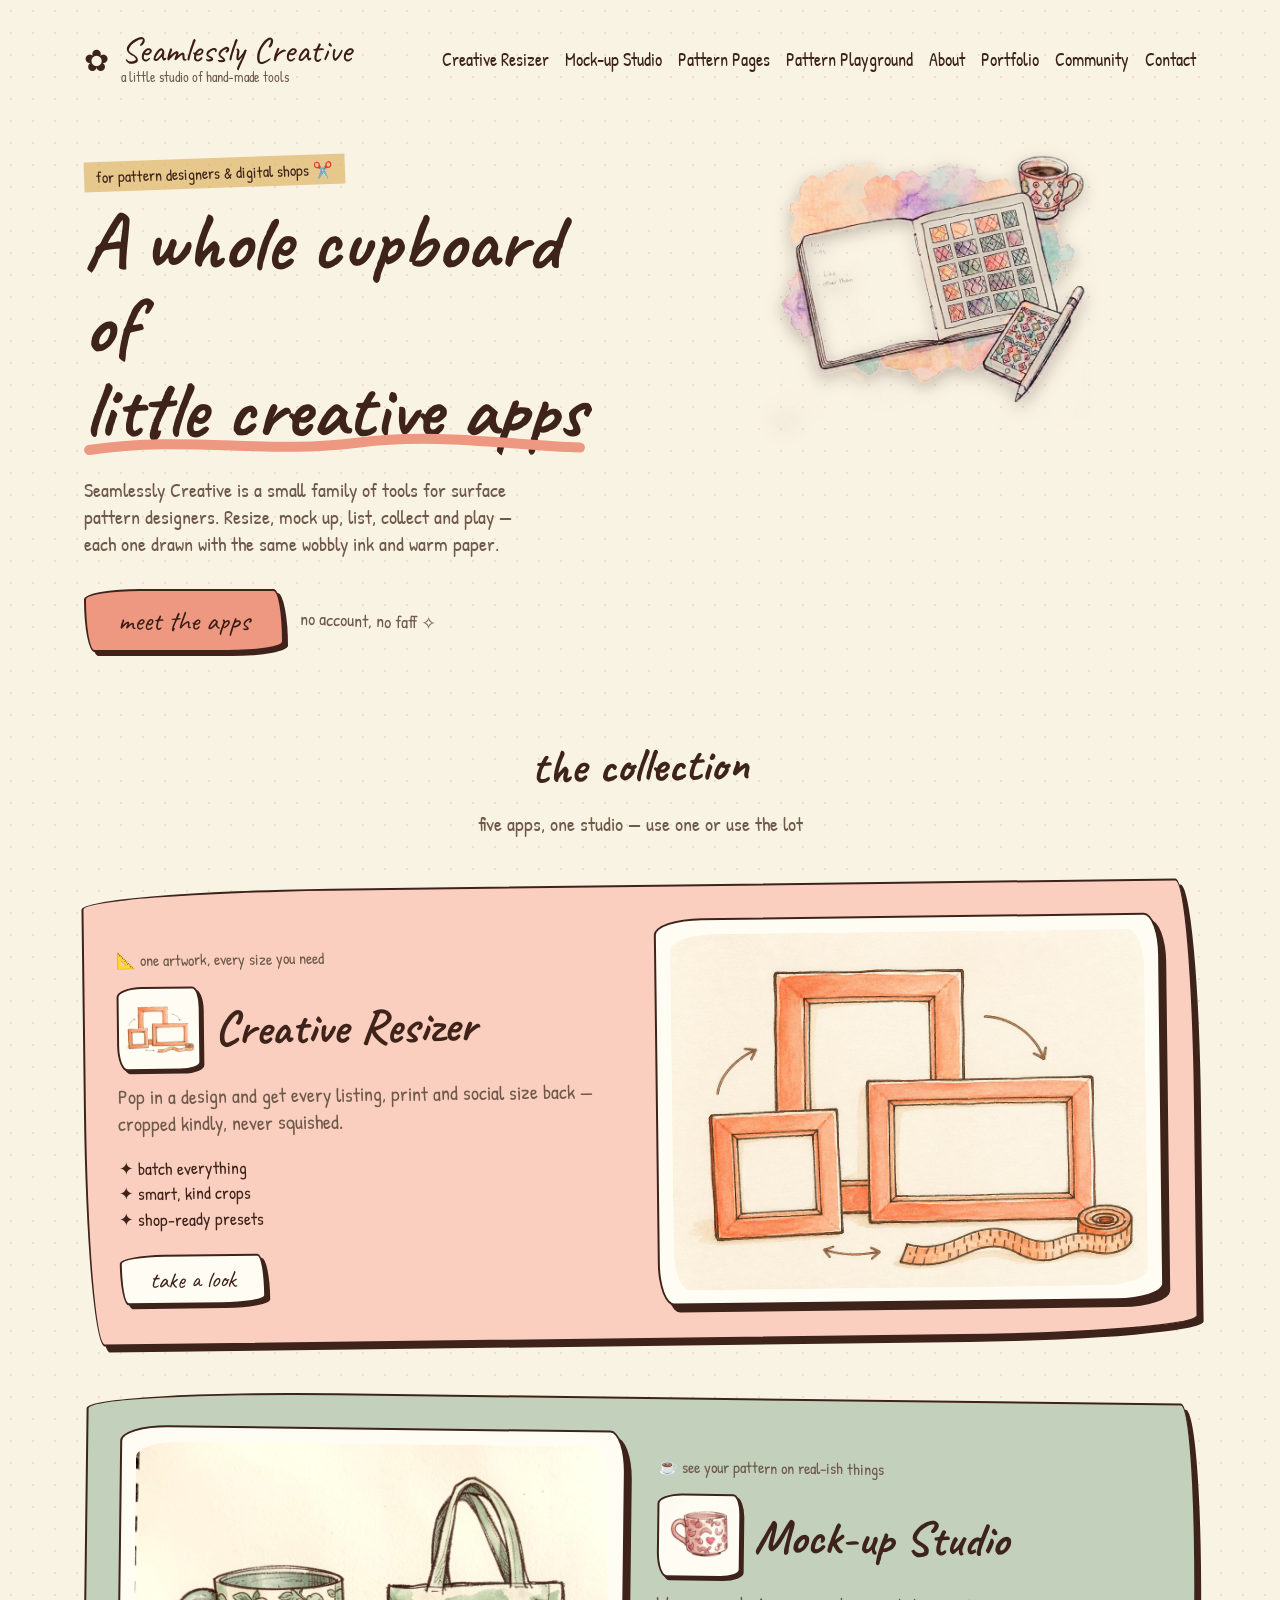
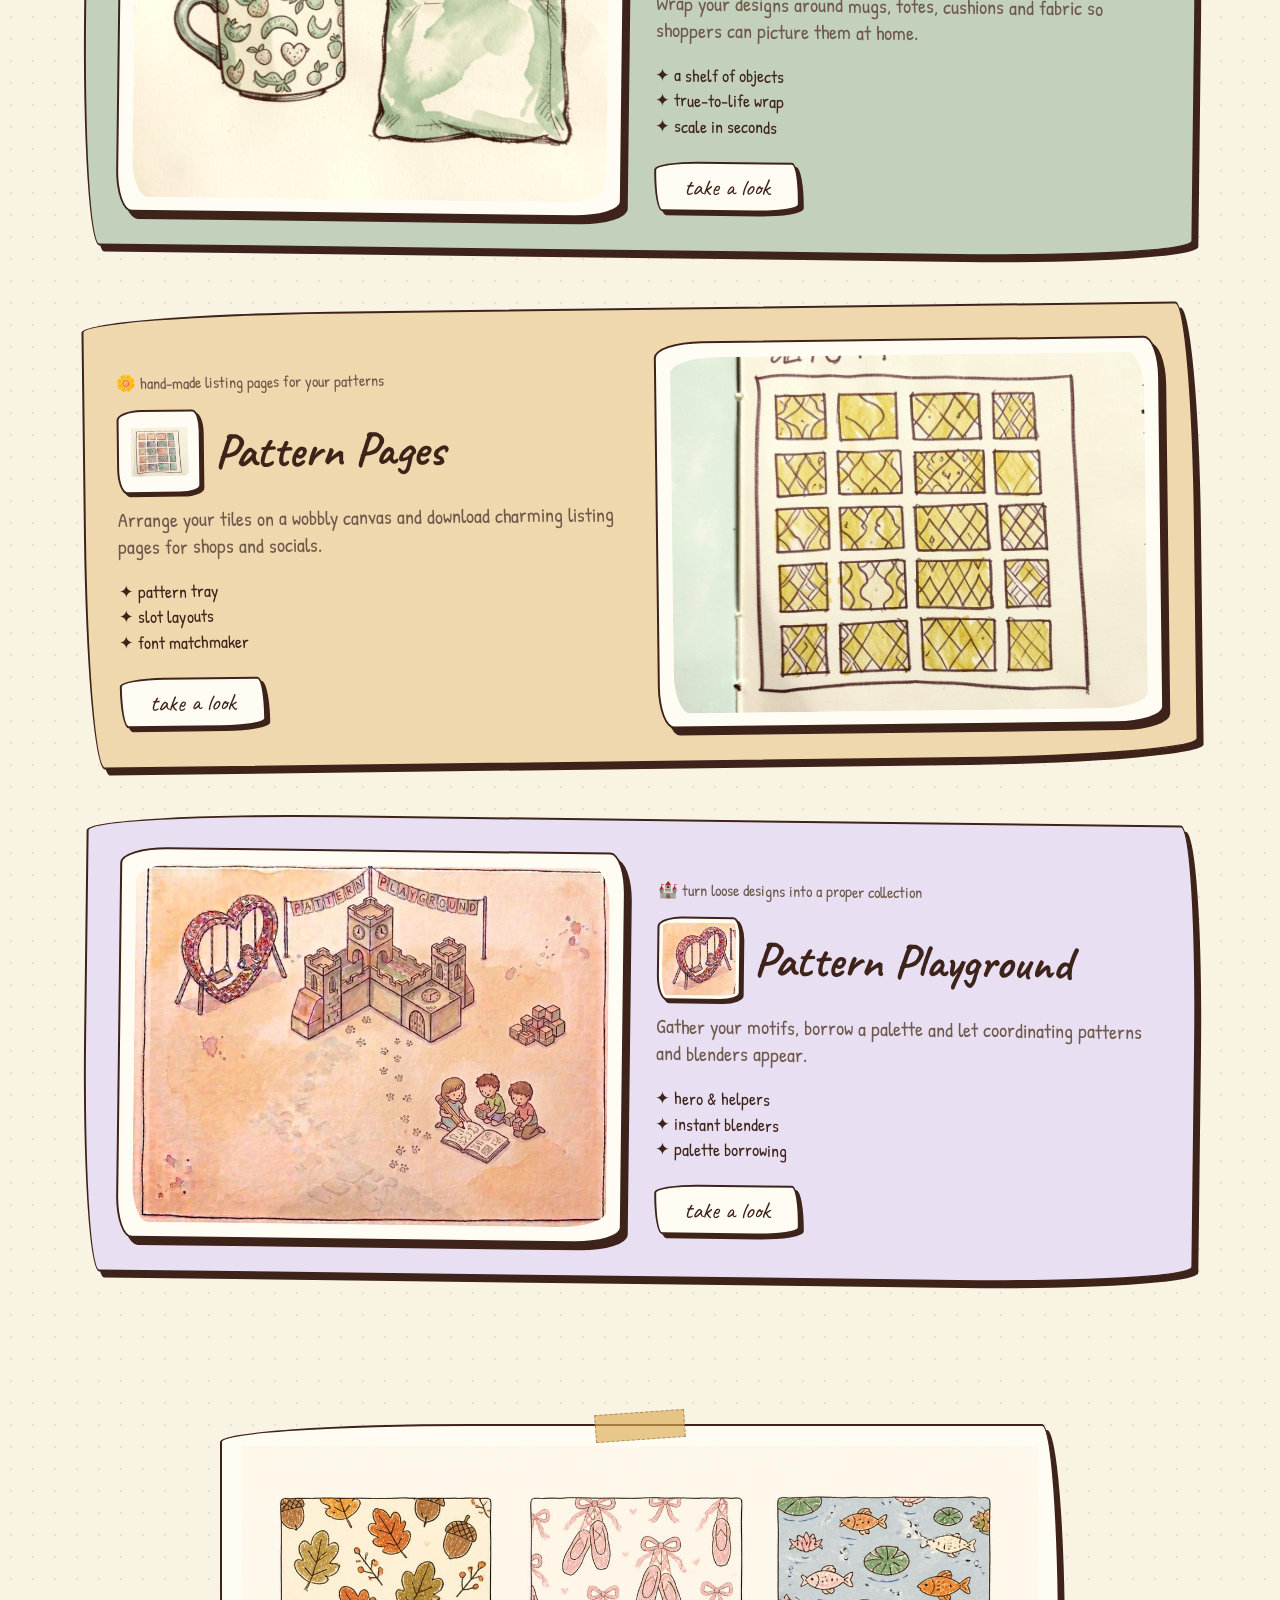
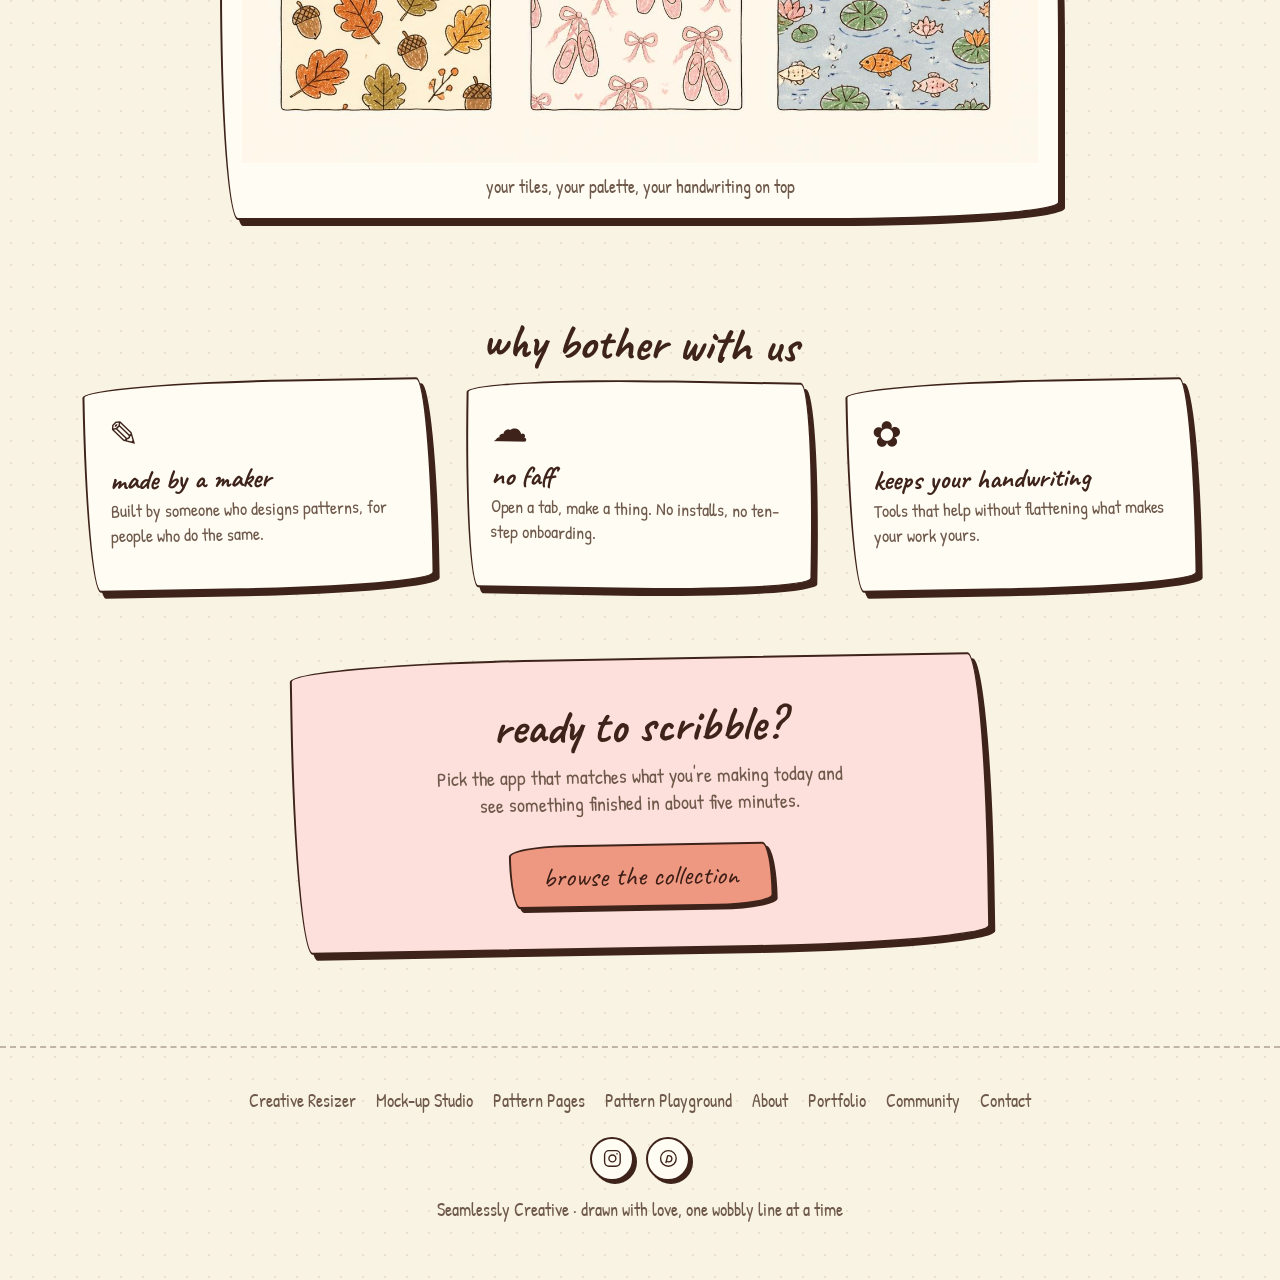
==== commit 53e4a77b: "Simplify the Pattern Playground illustration Replaced with a less busy version (heart swing, block c" ====
--- a/index.html
+++ b/index.html
@@ -145,7 +145,7 @@
     <article class="doodle-card app-card" style="background: color-mix(in oklab, var(--lilac) 45%, var(--card)); transform: rotate(0.7deg);">
       <div class="app-top">
         <div class="order-2">
-          <p class="app-eyebrow">🎠 turn loose designs into a proper collection</p>
+          <p class="app-eyebrow">🏰 turn loose designs into a proper collection</p>
           <div class="title-row">
             <img class="title-icon" src="assets/pattern-playground-icon.webp" alt="" aria-hidden="true" />
             <h3 class="app-name">Pattern Playground</h3>
@@ -161,7 +161,7 @@
           </div>
         </div>
         <div class="app-image-frame">
-          <img src="assets/pattern-playground-hero.webp" width="700" height="525" loading="lazy" alt="Hand-drawn whimsical playground with a heart-shaped swing, a castle built from blocks, a fountain teacup, a slide and a carousel, under a 'Pattern Playground' banner" />
+          <img src="assets/pattern-playground-hero.webp" width="700" height="530" loading="lazy" alt="Hand-drawn whimsical playground with a heart-shaped swing, a castle built from blocks and three kids reading a pattern book, under a 'Pattern Playground' banner" />
         </div>
       </div>
     </article>
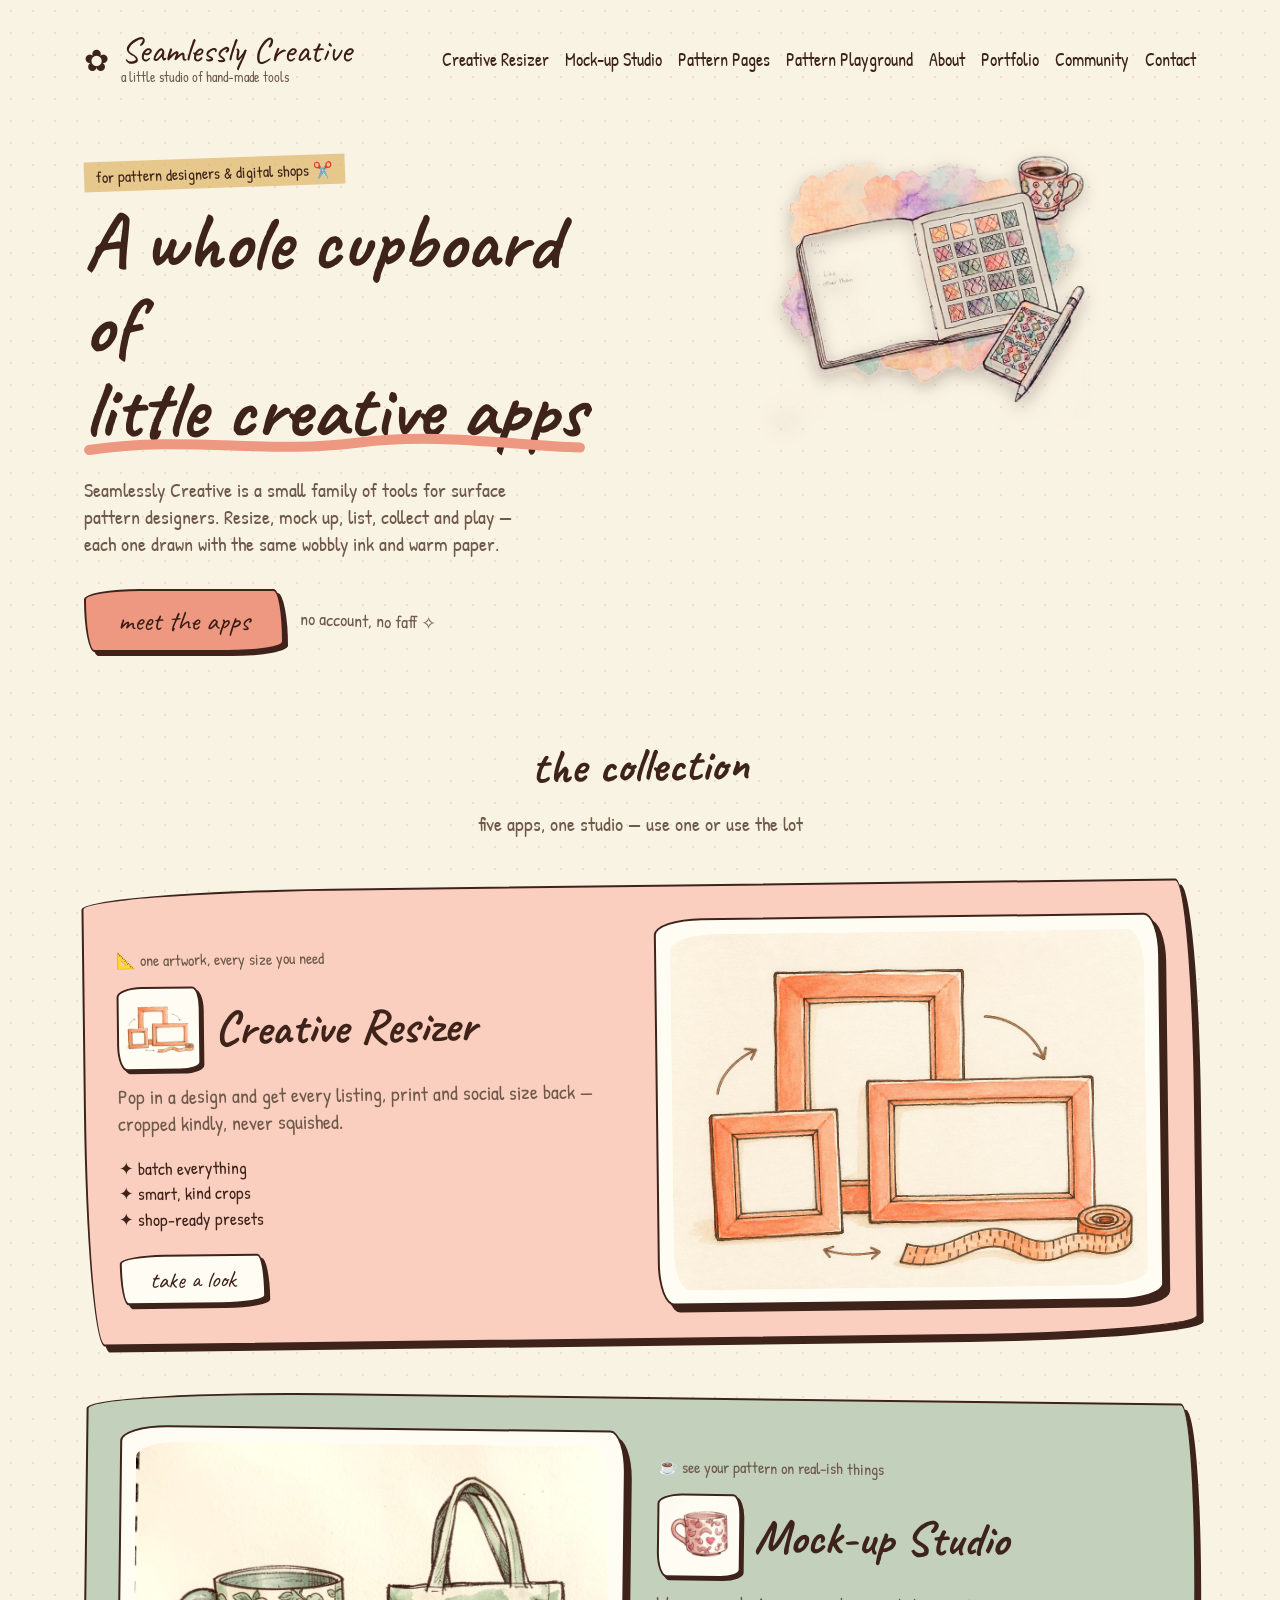
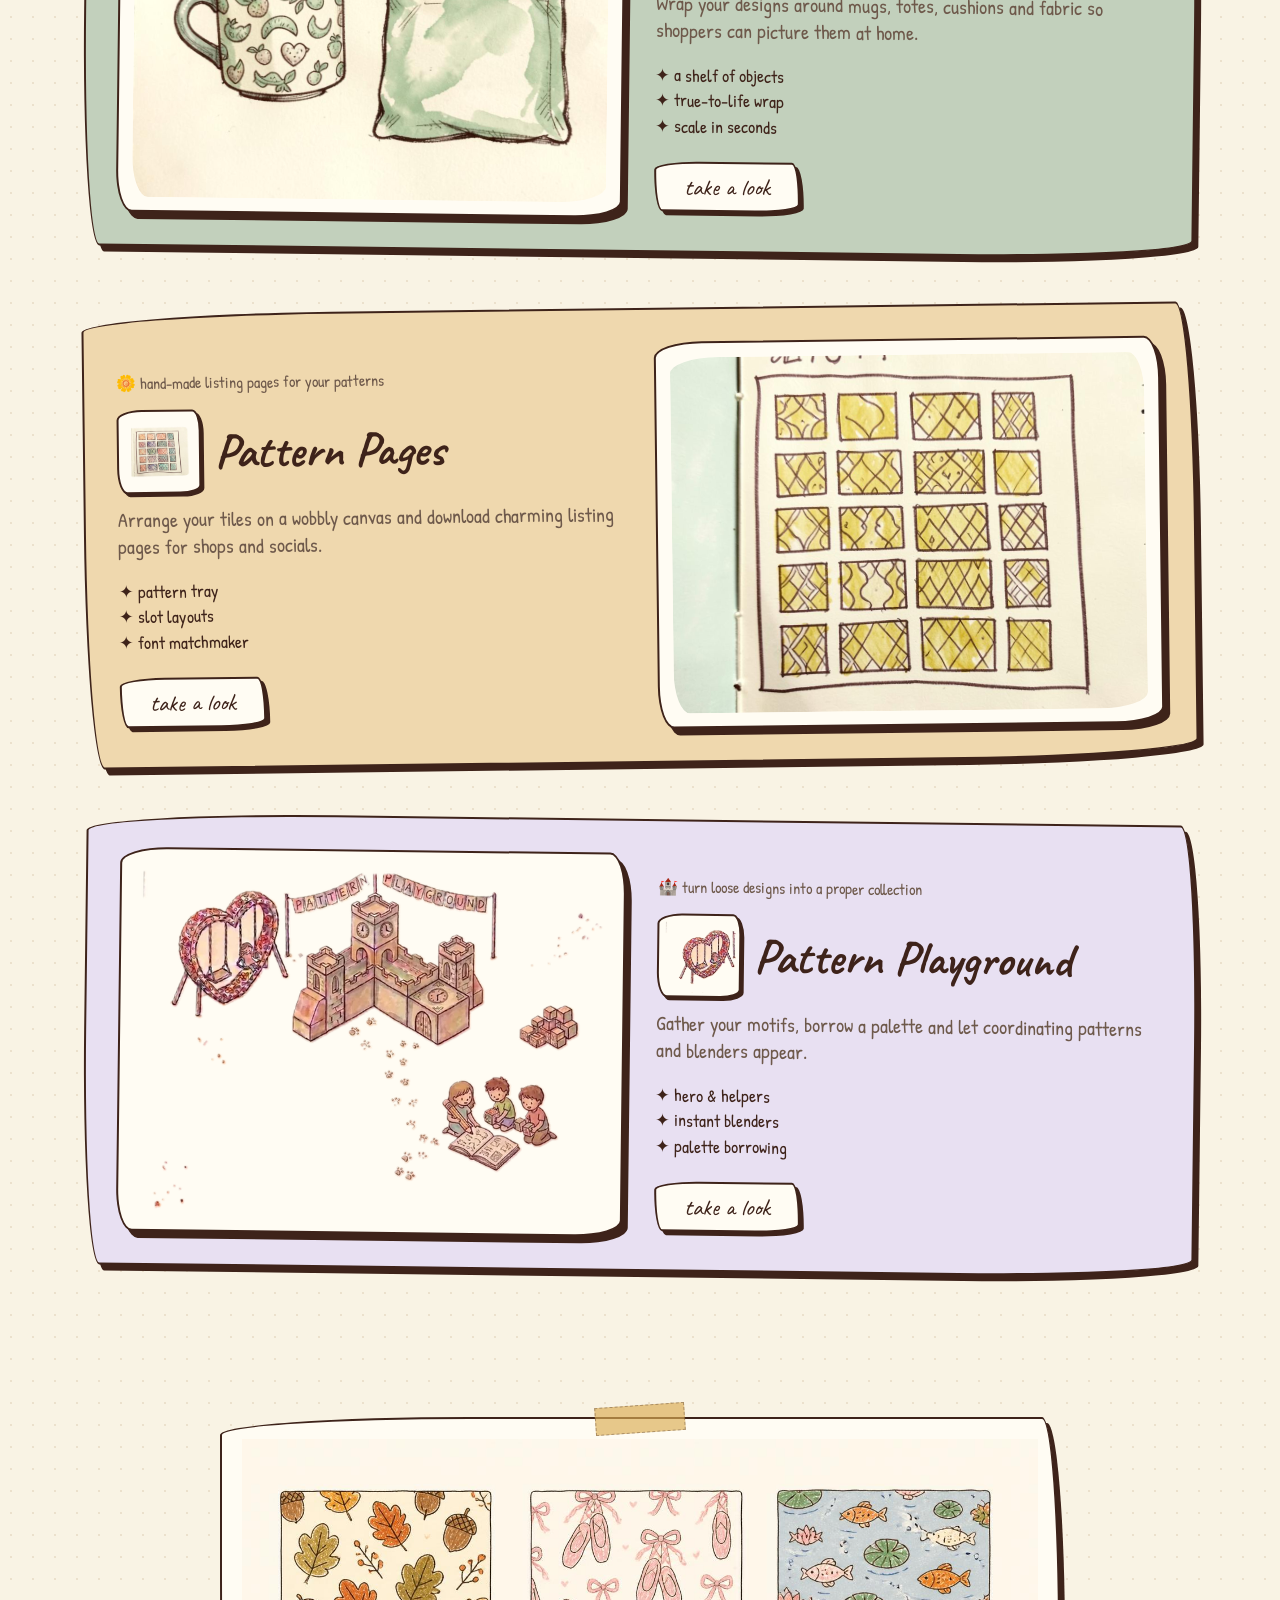
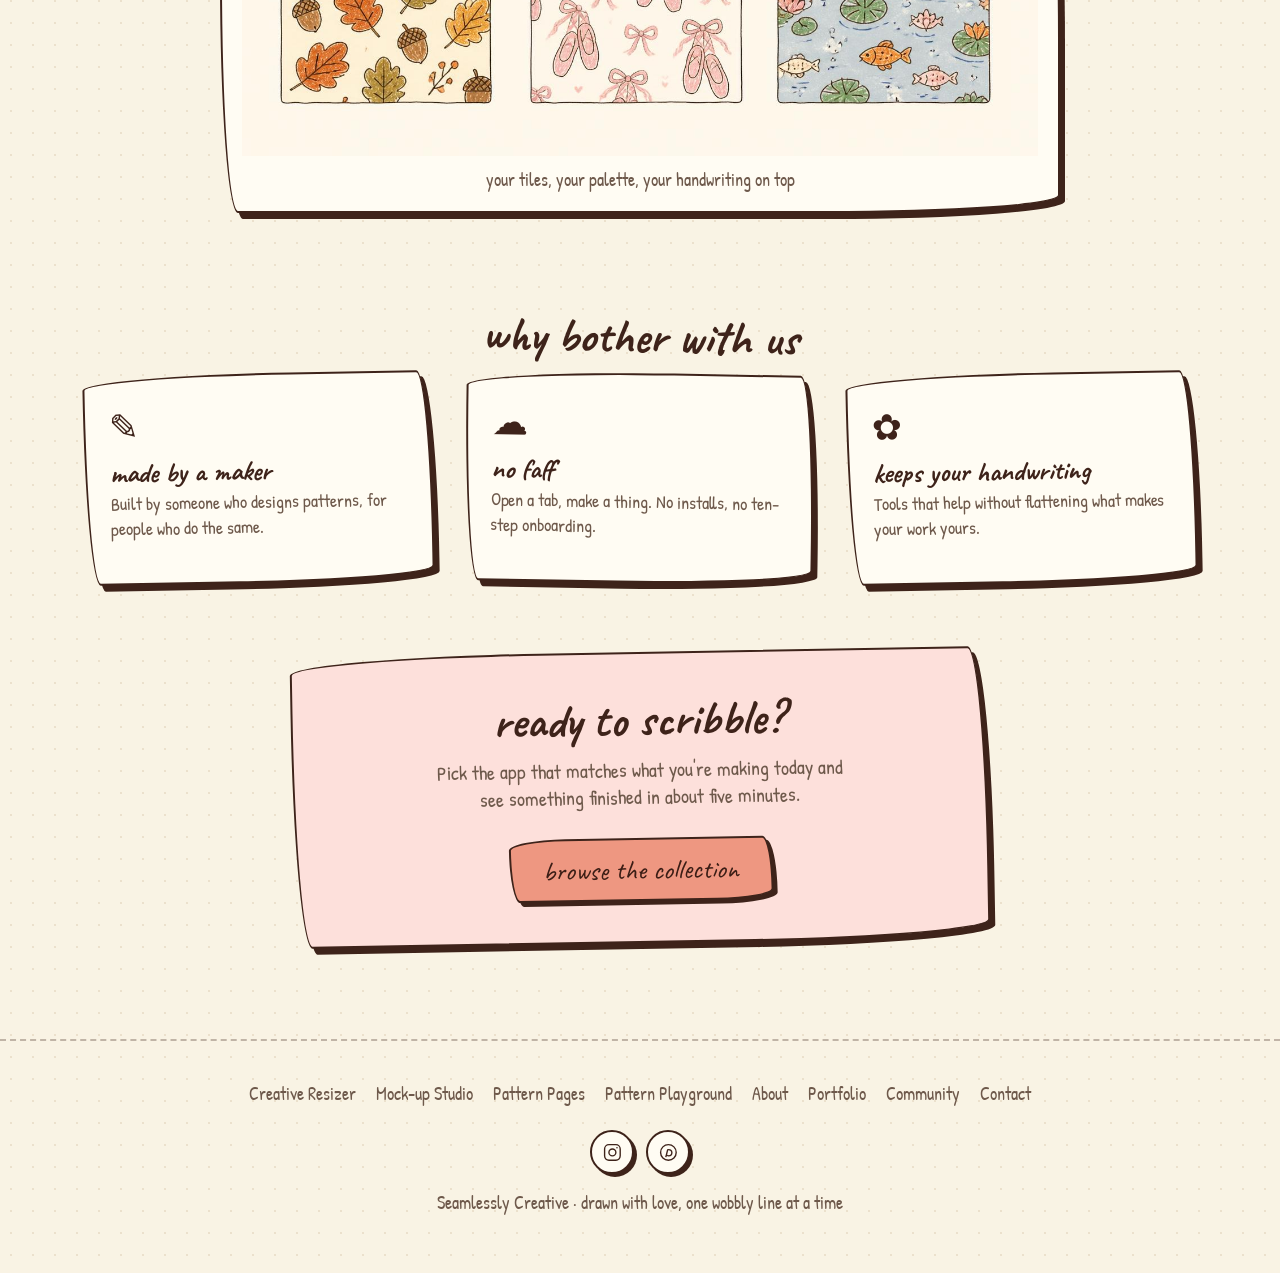
==== commit b48970a9: "Cut out the Pattern Playground illustration's paper background Both the hero illustration and its ti" ====
--- a/index.html
+++ b/index.html
@@ -161,7 +161,7 @@
           </div>
         </div>
         <div class="app-image-frame">
-          <img src="assets/pattern-playground-hero.webp" width="700" height="530" loading="lazy" alt="Hand-drawn whimsical playground with a heart-shaped swing, a castle built from blocks and three kids reading a pattern book, under a 'Pattern Playground' banner" />
+          <img src="assets/pattern-playground-hero.webp" width="700" height="520" loading="lazy" alt="Hand-drawn whimsical playground with a heart-shaped swing, a castle built from blocks and three kids reading a pattern book, under a 'Pattern Playground' banner" />
         </div>
       </div>
     </article>
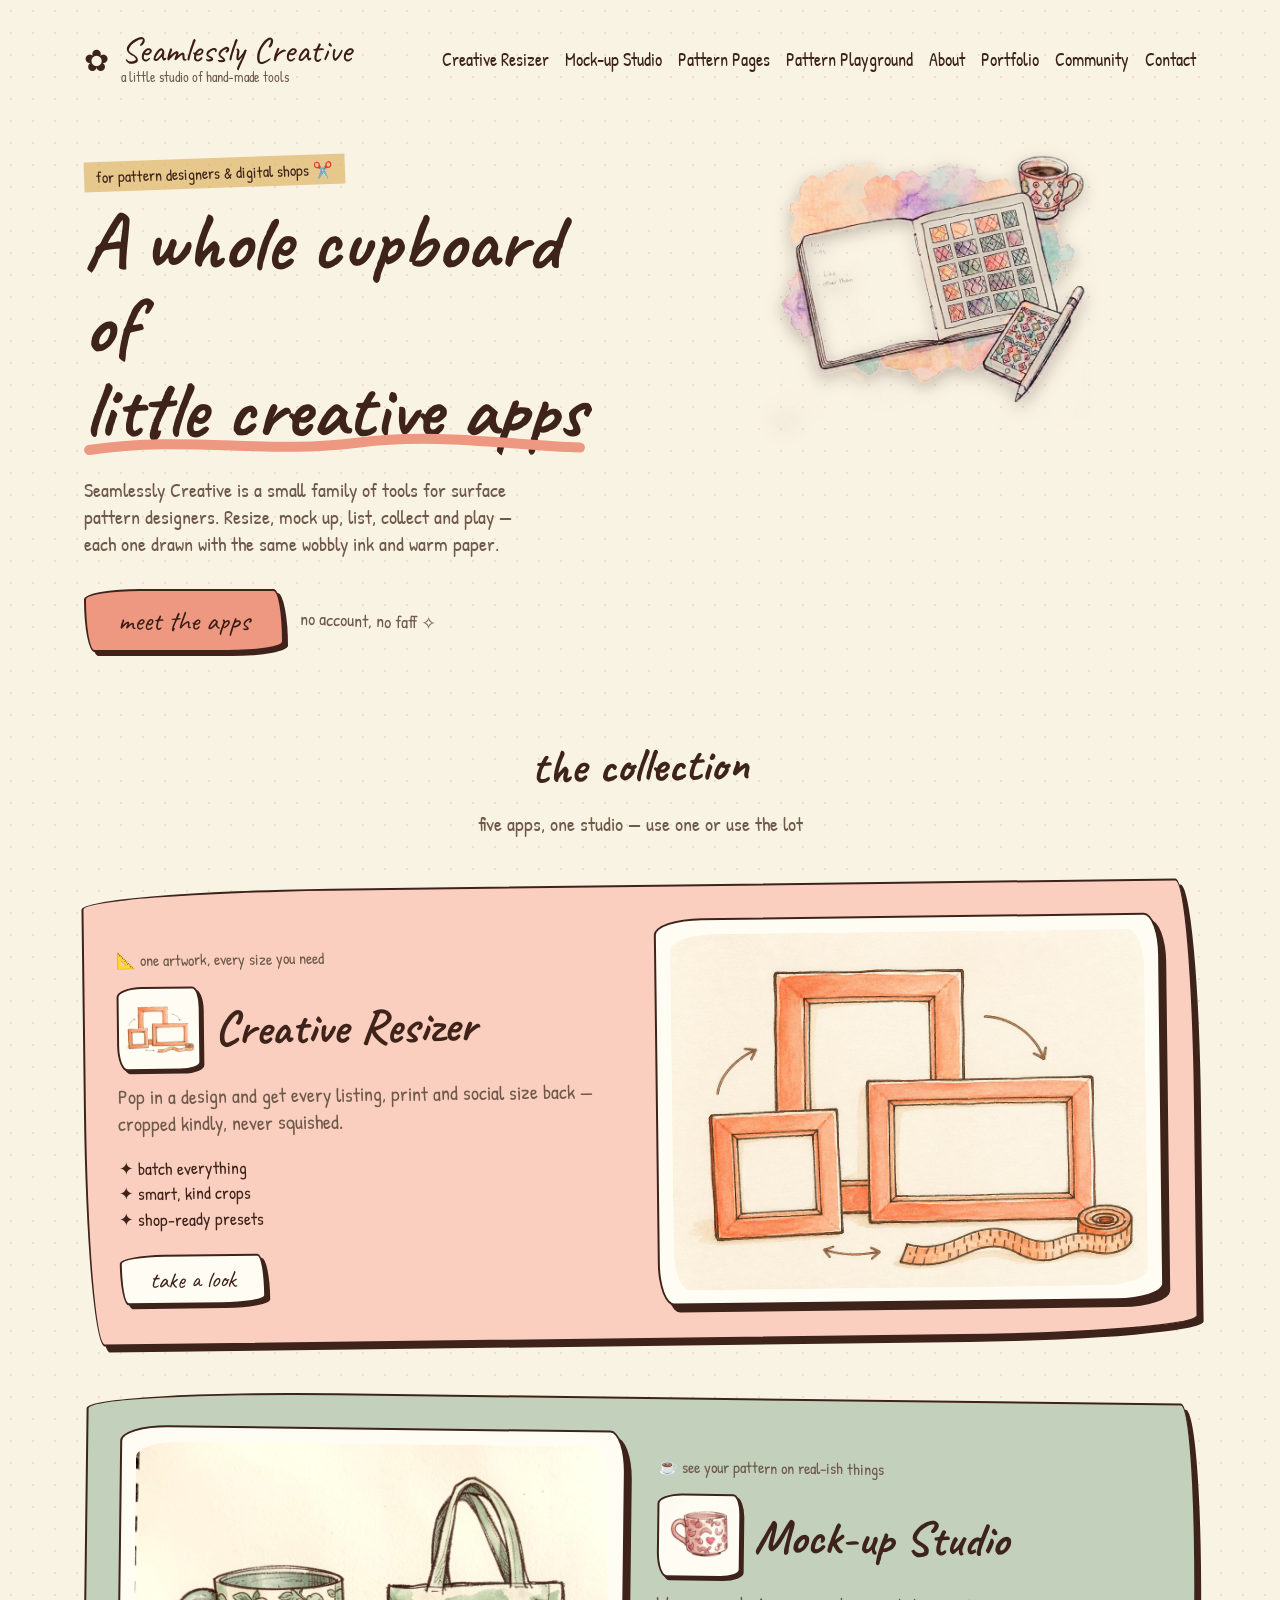
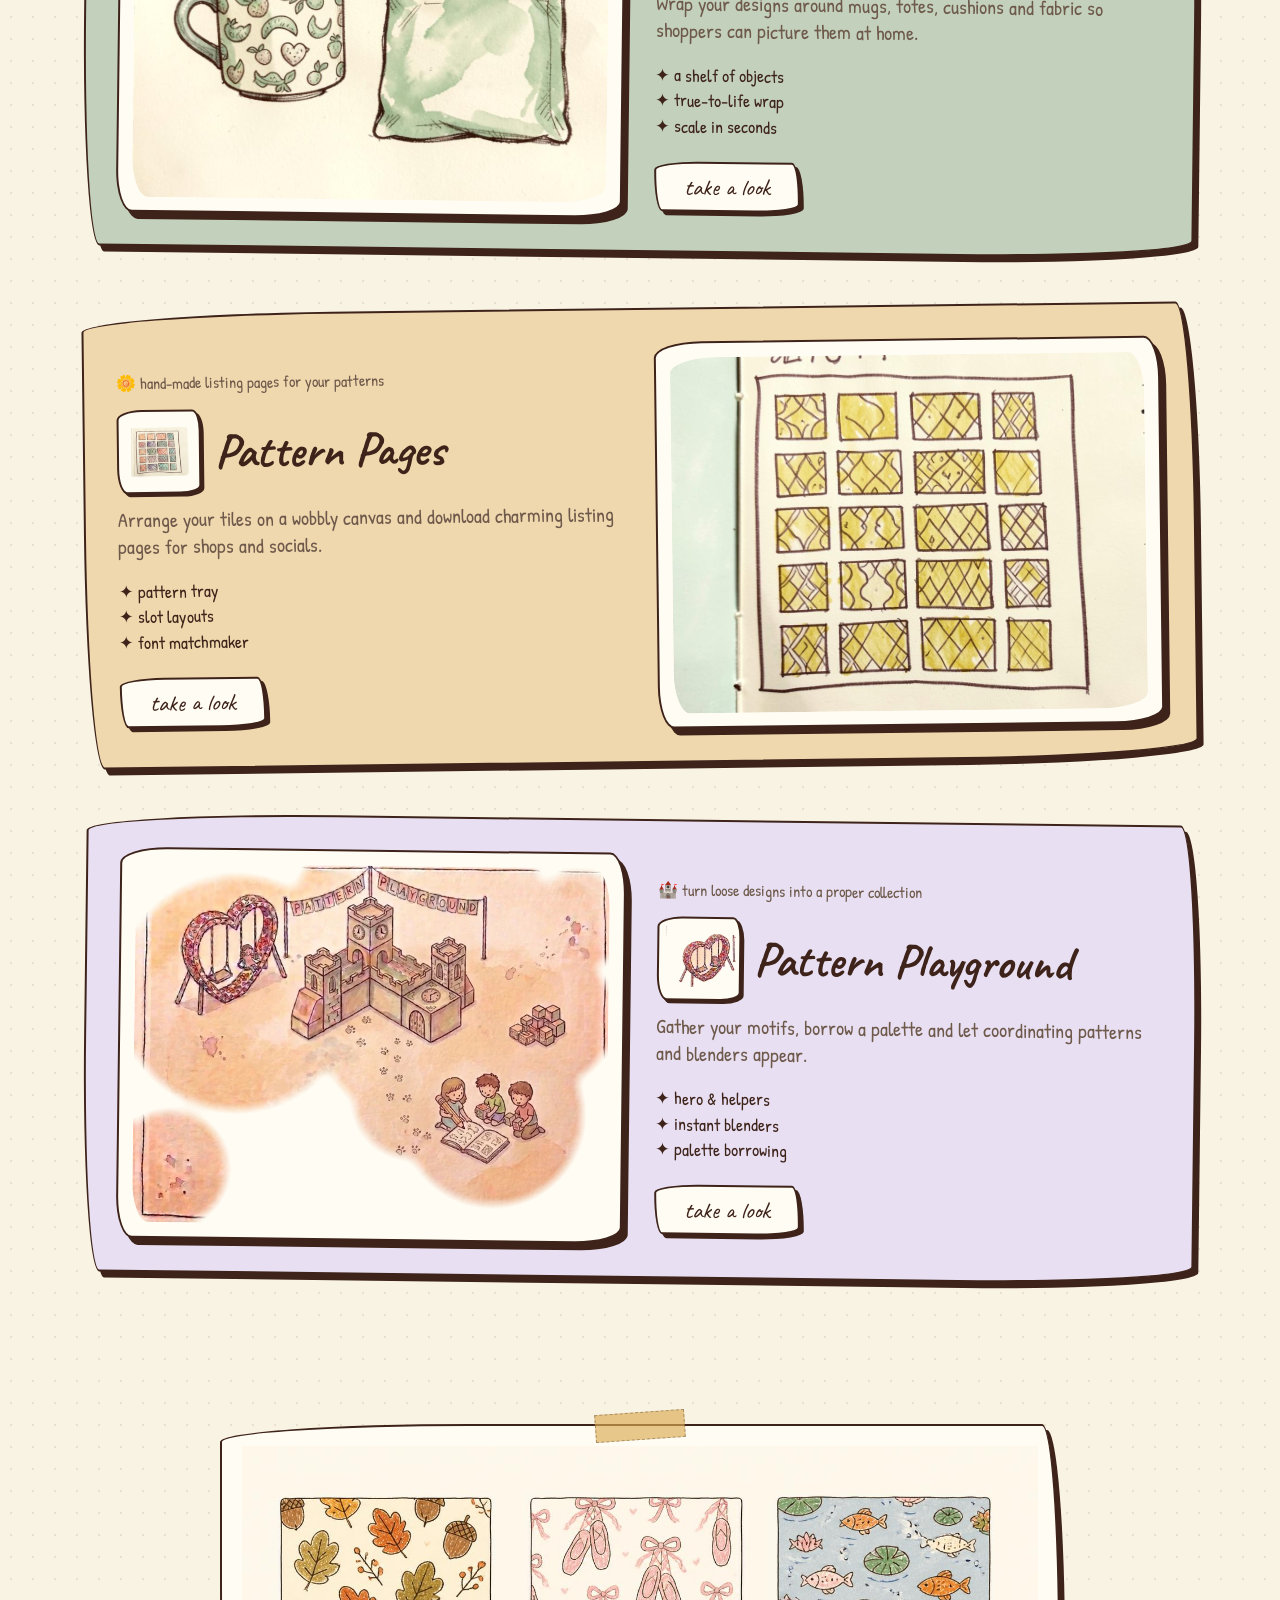
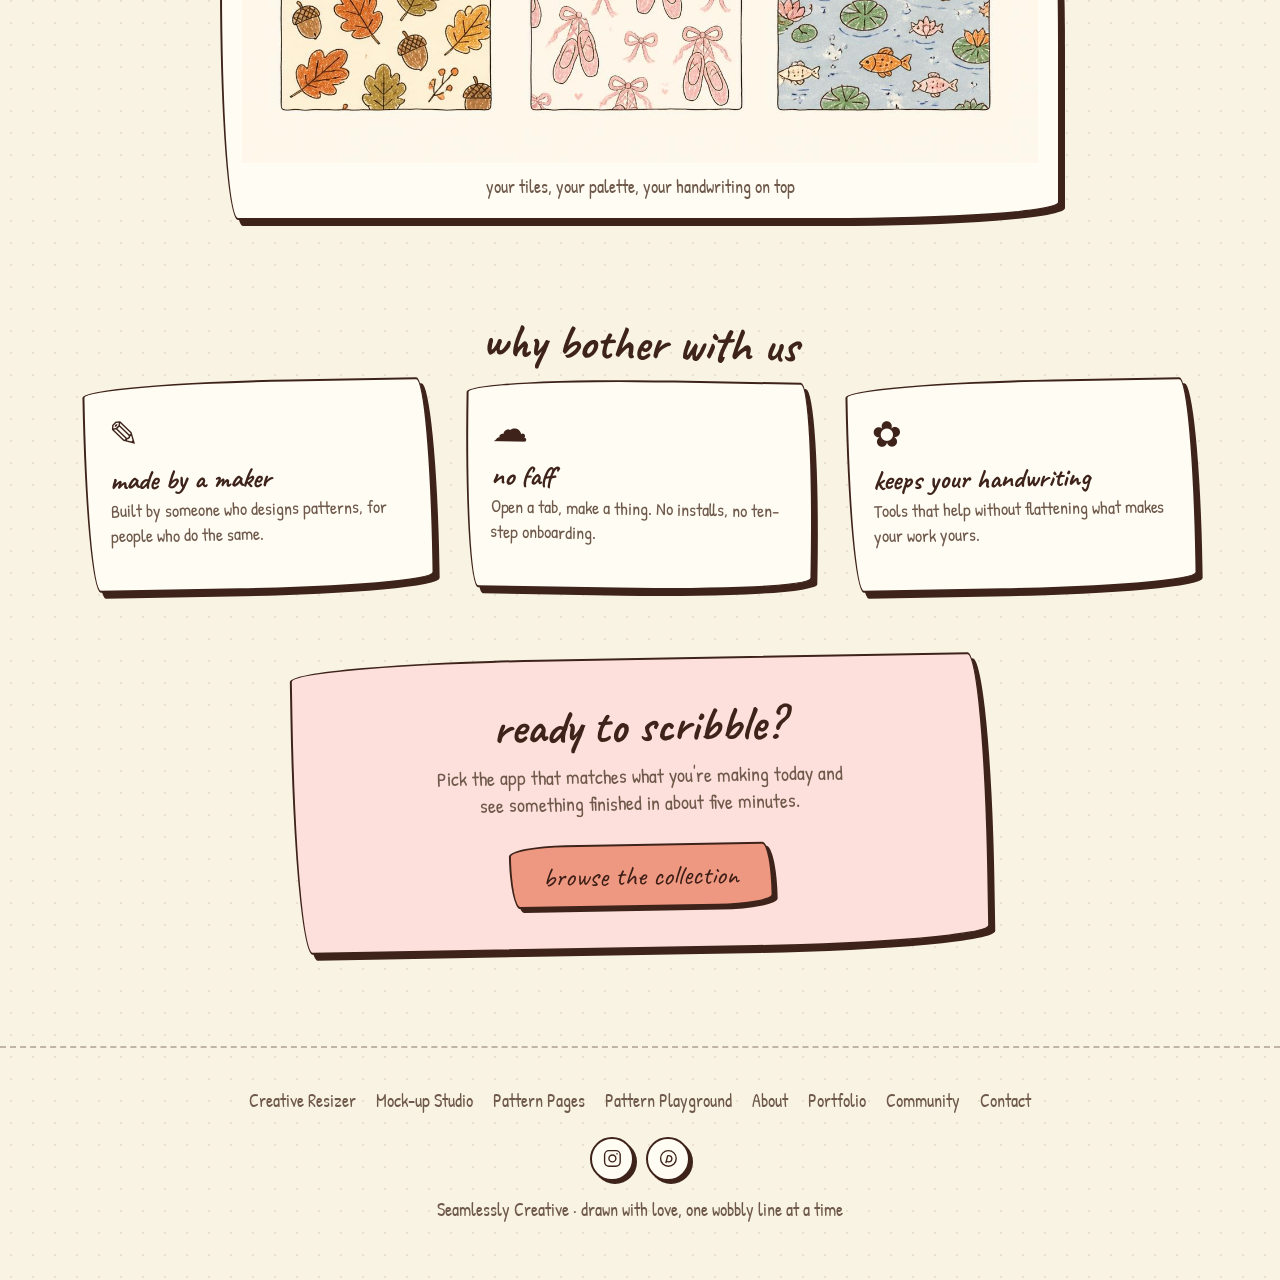
==== commit 566dac12: "Restyle the Pattern Playground hero as an organic paper cutout Swap the fully-transparent silhouette" ====
--- a/index.html
+++ b/index.html
@@ -161,7 +161,7 @@
           </div>
         </div>
         <div class="app-image-frame">
-          <img src="assets/pattern-playground-hero.webp" width="700" height="520" loading="lazy" alt="Hand-drawn whimsical playground with a heart-shaped swing, a castle built from blocks and three kids reading a pattern book, under a 'Pattern Playground' banner" />
+          <img src="assets/pattern-playground-hero.webp" width="700" height="530" loading="lazy" alt="Hand-drawn whimsical playground with a heart-shaped swing, a castle built from blocks and three kids reading a pattern book, under a 'Pattern Playground' banner" />
         </div>
       </div>
     </article>
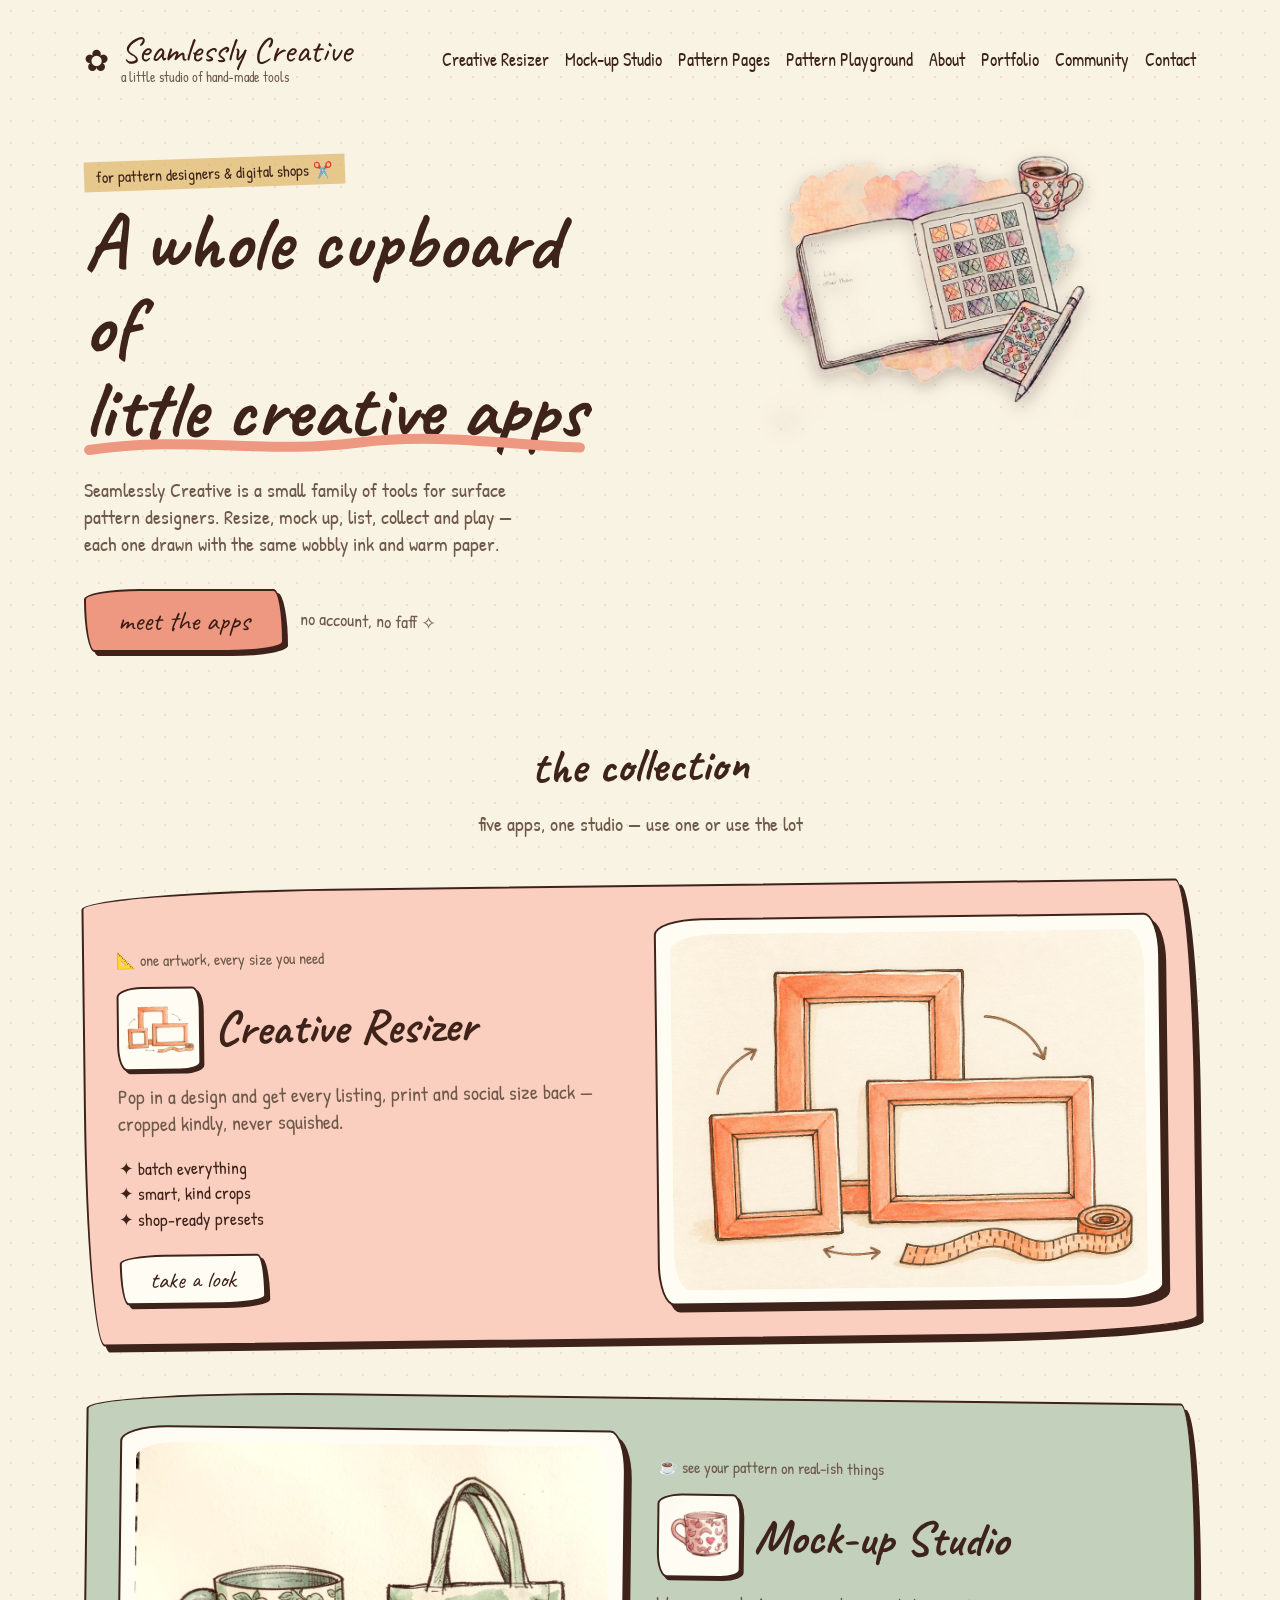
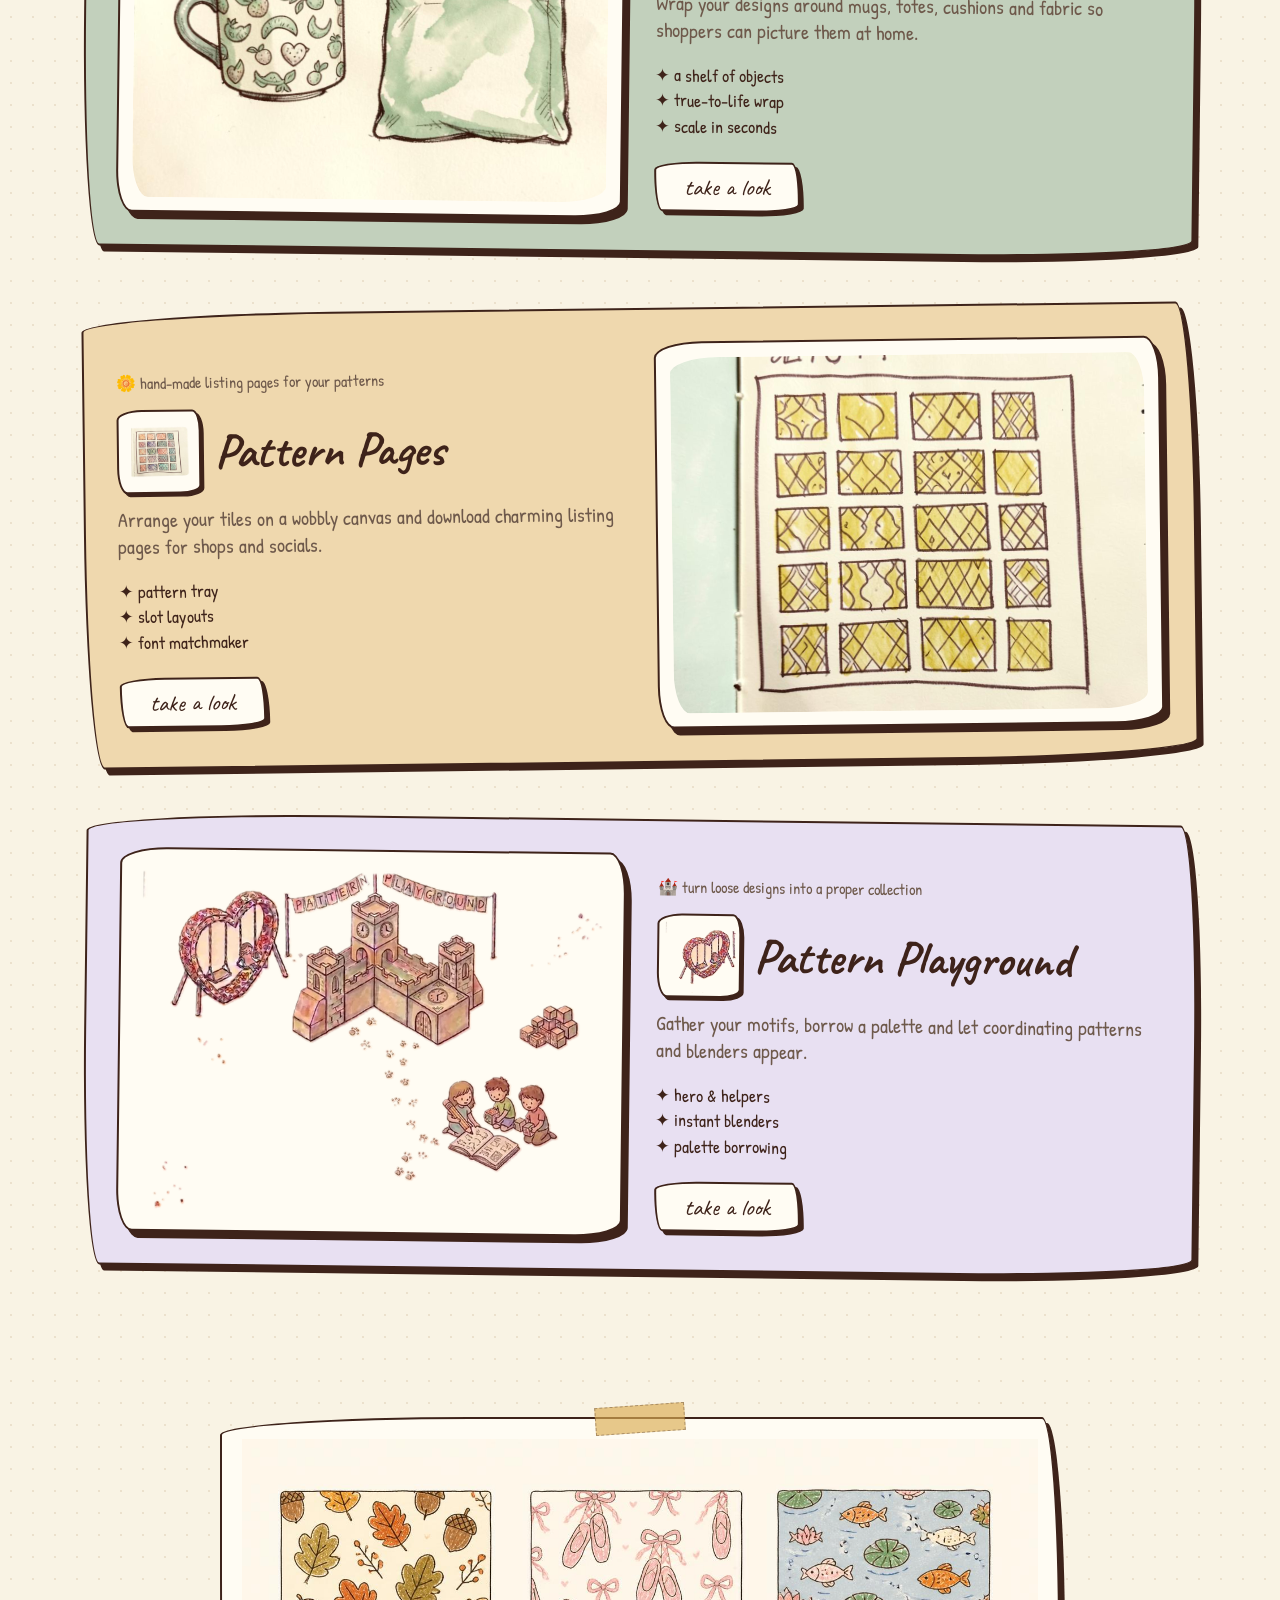
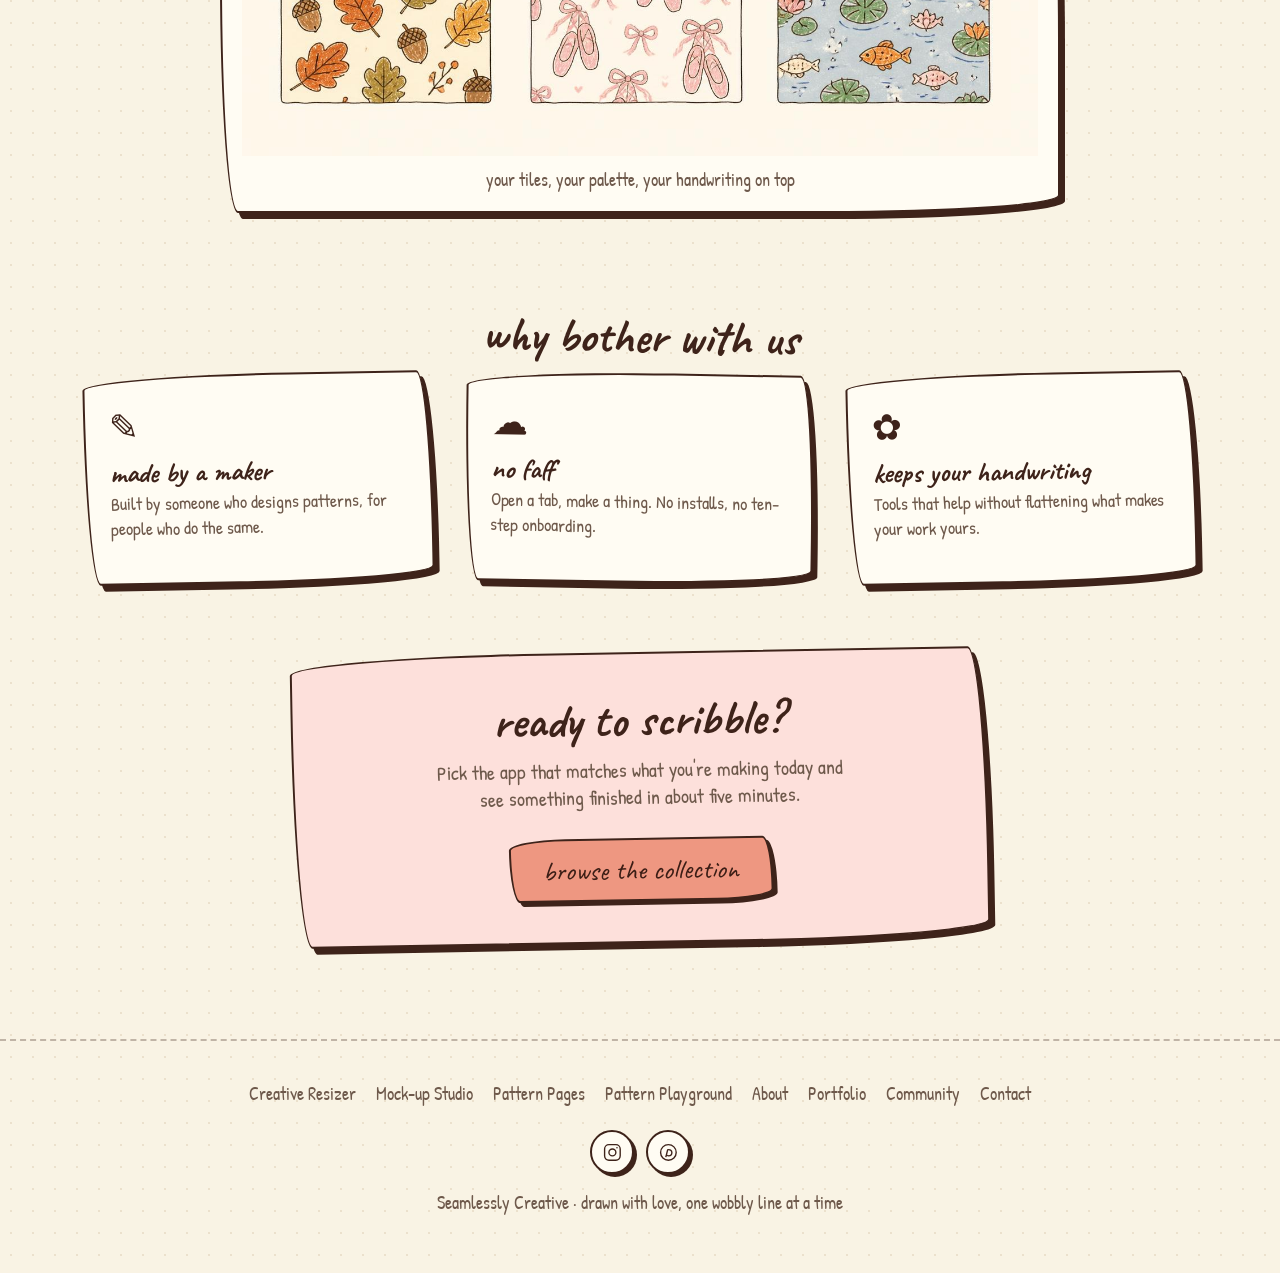
==== commit 415eee9b: "Revert Pattern Playground hero back to the transparent silhouette cutout The organic paper-cutout bl" ====
--- a/index.html
+++ b/index.html
@@ -161,7 +161,7 @@
           </div>
         </div>
         <div class="app-image-frame">
-          <img src="assets/pattern-playground-hero.webp" width="700" height="530" loading="lazy" alt="Hand-drawn whimsical playground with a heart-shaped swing, a castle built from blocks and three kids reading a pattern book, under a 'Pattern Playground' banner" />
+          <img src="assets/pattern-playground-hero.webp" width="700" height="520" loading="lazy" alt="Hand-drawn whimsical playground with a heart-shaped swing, a castle built from blocks and three kids reading a pattern book, under a 'Pattern Playground' banner" />
         </div>
       </div>
     </article>
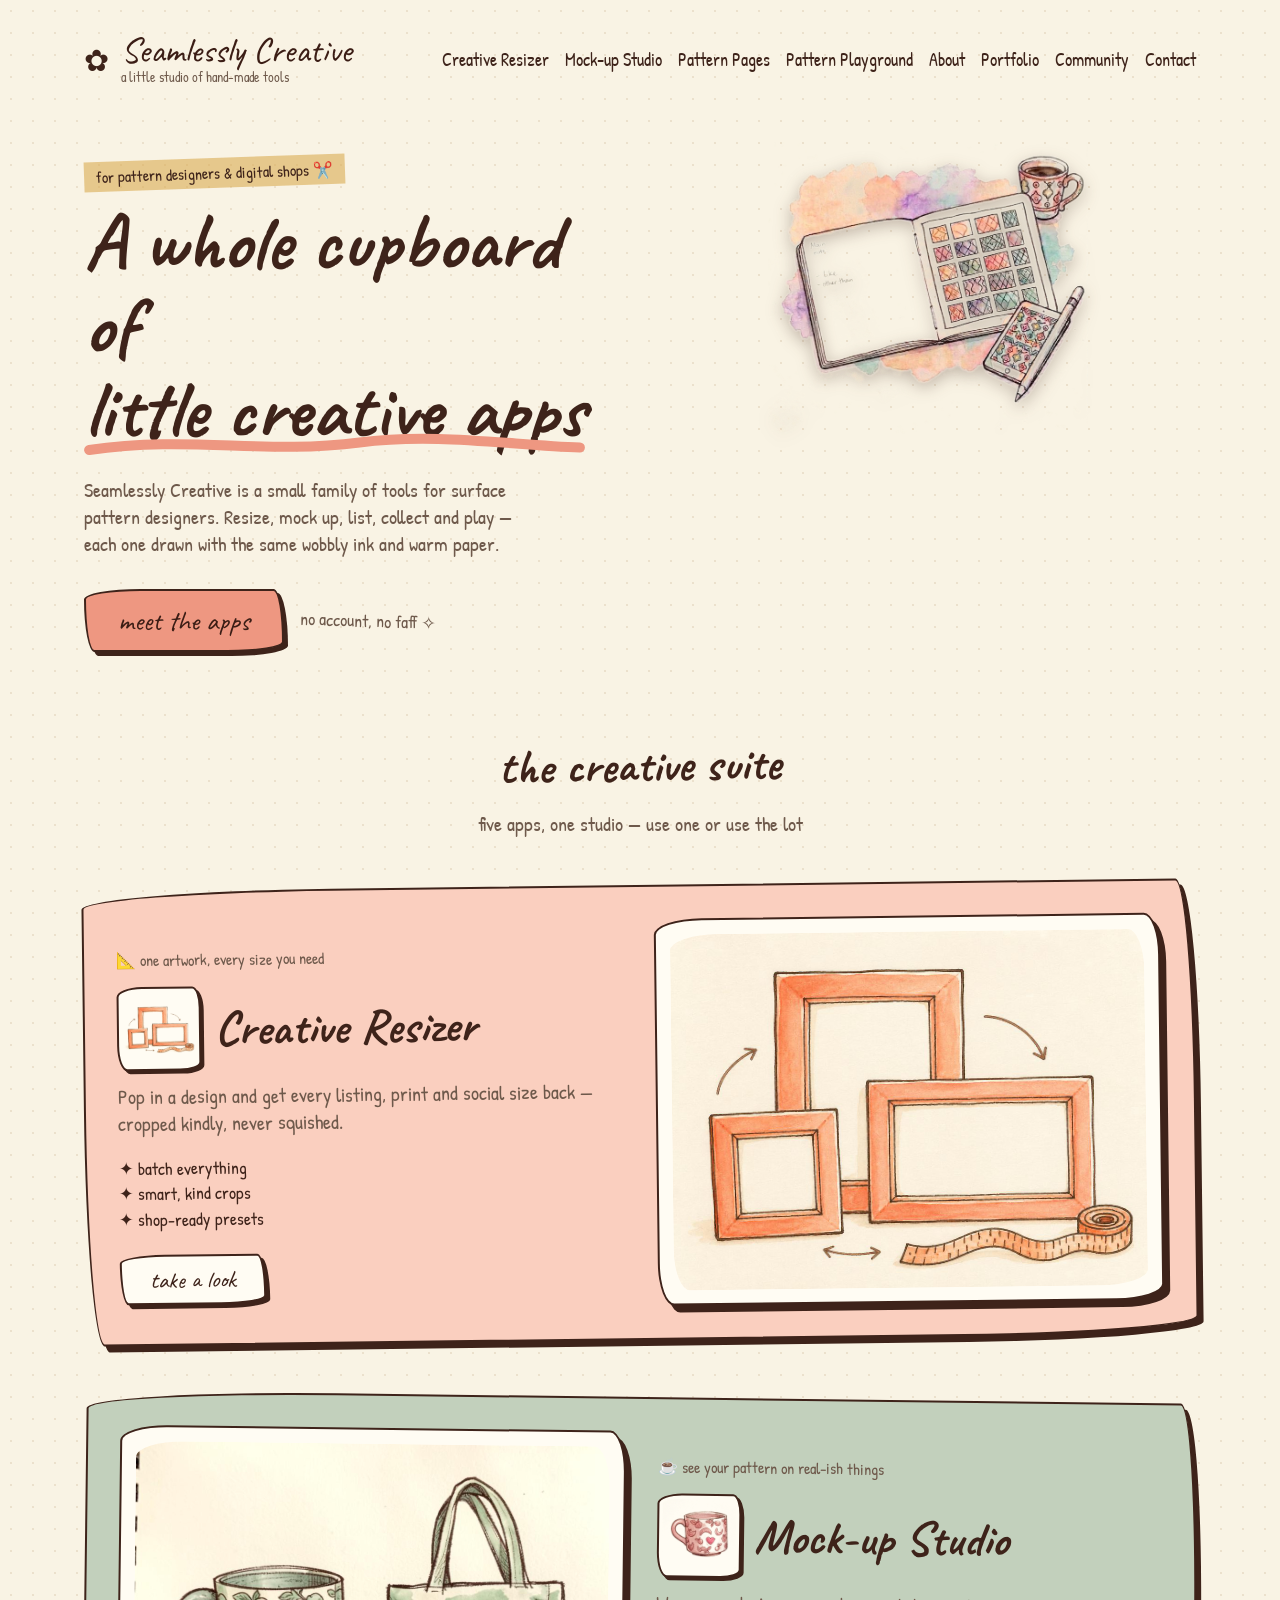
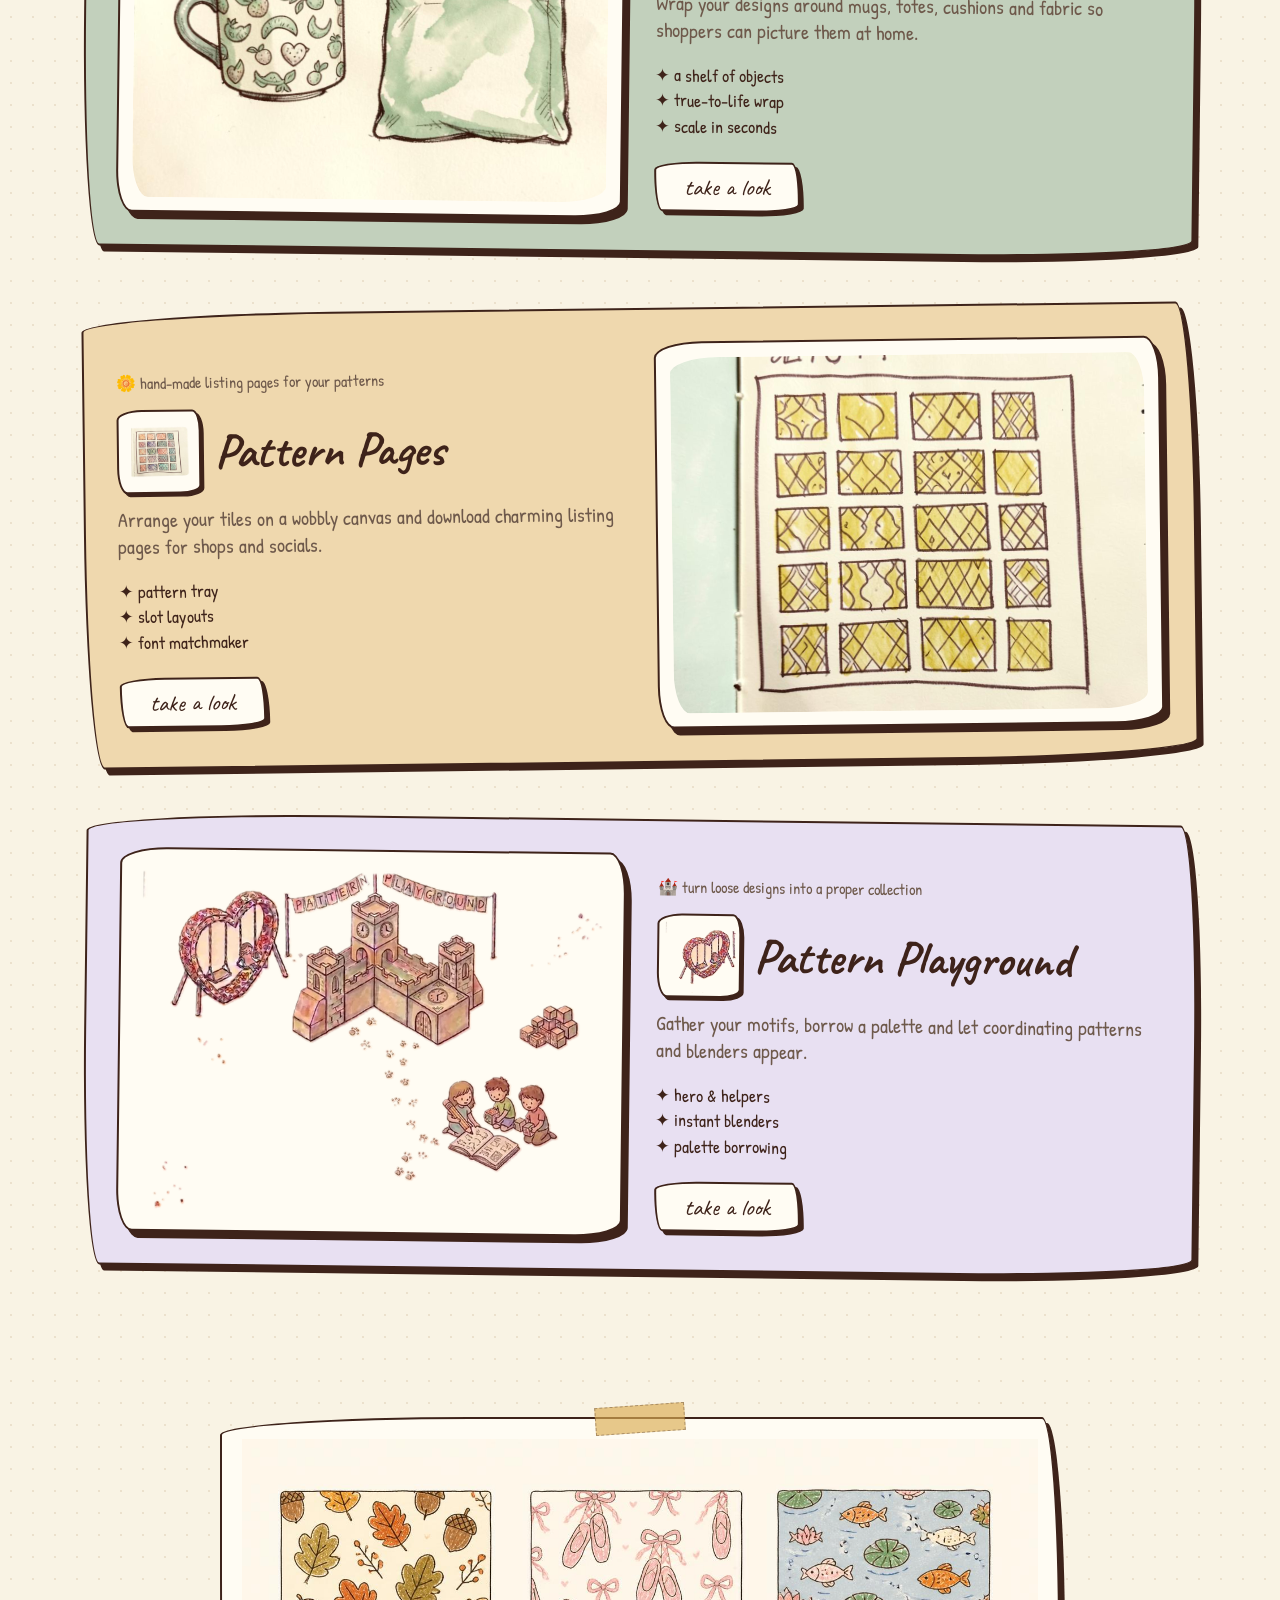
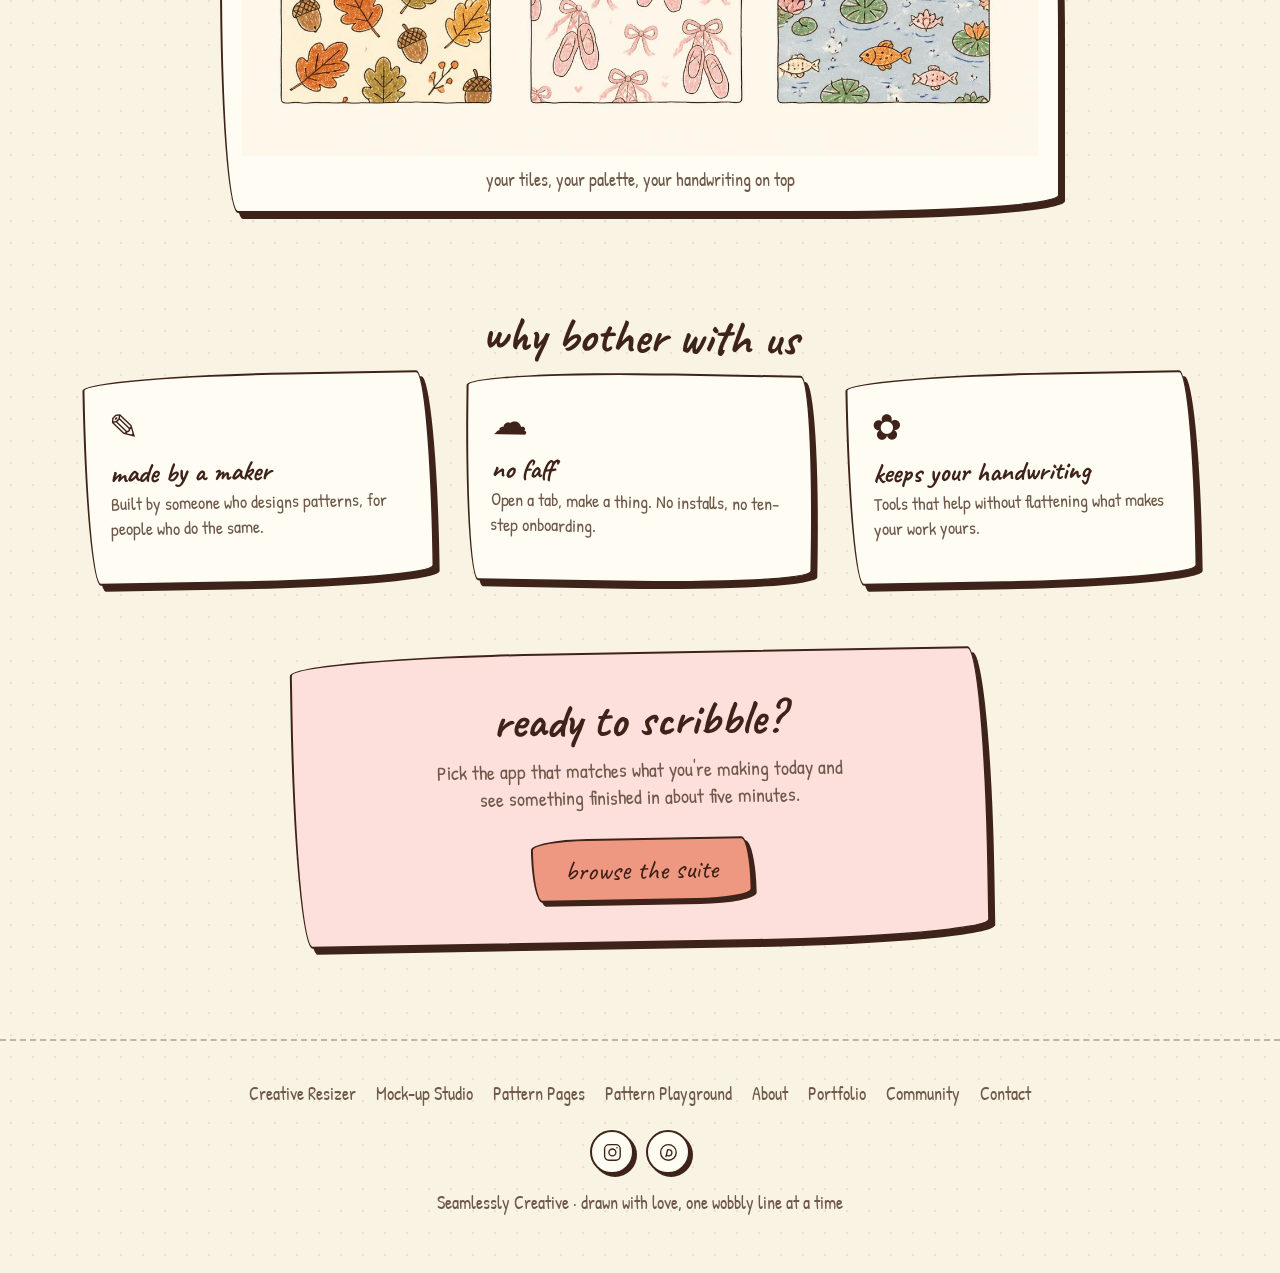
==== commit 21fd6737: "Rename the app lineup from "collection" to "creative suite" "Collection" is already the right word f" ====
--- a/index.html
+++ b/index.html
@@ -67,7 +67,7 @@
   </section>
 
   <section id="the-apps" class="collection">
-    <h2 class="section-title">the collection</h2>
+    <h2 class="section-title">the creative suite</h2>
     <p class="section-sub">five apps, one studio — use one or use the lot</p>
 
     <article class="doodle-card app-card" style="background: color-mix(in oklab, var(--coral) 45%, var(--card)); transform: rotate(-0.7deg);">
@@ -199,7 +199,7 @@
     <div class="doodle-card" style="background: color-mix(in oklab, var(--blush) 50%, var(--card));">
       <h2>ready to scribble?</h2>
       <p>Pick the app that matches what you're making today and see something finished in about five minutes.</p>
-      <a href="#the-apps" class="doodle-pill cta-coral">browse the collection</a>
+      <a href="#the-apps" class="doodle-pill cta-coral">browse the suite</a>
     </div>
   </section>
 
--- a/styles.css
+++ b/styles.css
@@ -344,7 +344,9 @@
 .measuring-tape-wave {
   width: max-content;
   display: flex;
-  transform: skewY(-3deg) rotate(-0.5deg);
+  transform: skewY(-3deg) rotate(-0.5deg) translateZ(0);
+  will-change: transform;
+  backface-visibility: hidden;
   position: relative;
   pointer-events: none;
 }
@@ -386,7 +388,8 @@
   border-radius: 4px;
   border: 1px solid var(--ink);
   background: var(--card);
-  transition: transform 0.2s ease;
+  box-shadow: 4px 5px 0 0 var(--ink);
+  transition: transform 0.2s ease, box-shadow 0.2s ease;
   box-sizing: border-box;
   display: flex;
   align-items: center;
@@ -398,7 +401,7 @@
   font-size: 1.3rem;
 }
 .tape-frame:hover img,
-.tape-frame:hover .tape-frame-placeholder { transform: translateY(-4px); }
+.tape-frame:hover .tape-frame-placeholder { transform: translateY(-4px); box-shadow: 6px 8px 0 0 var(--ink); }
 .tape-inch-marker {
   font-family: monospace, sans-serif;
   font-size: 12px;
@@ -406,6 +409,13 @@
   margin-top: 12px;
   font-weight: bold;
   opacity: 0.7;
+}
+.tape-caption {
+  font-family: var(--font-body);
+  font-size: 0.9rem;
+  color: var(--ink);
+  margin-top: 4px;
+  text-align: center;
 }
 
 /* Community page - a corkboard-style pinboard of buyer creations, deliberately
@@ -438,11 +448,29 @@
 .pin-photo.size-sm { width: 150px; height: 170px; font-size: 1.1rem; }
 .pin-photo.size-md { width: 190px; height: 230px; font-size: 1.25rem; }
 .pin-photo.size-lg { width: 230px; height: 270px; font-size: 1.4rem; }
+.pin-photo.size-wide { width: 260px; height: 195px; font-size: 1.25rem; }
+.pin-photo img { width: 100%; height: 100%; object-fit: cover; }
 .pin-item { display: flex; flex-direction: column; align-items: center; gap: 0.5rem; }
+.pin-quote {
+  font-family: var(--font-body);
+  font-style: italic;
+  font-size: 0.9rem;
+  color: var(--ink);
+  max-width: 13rem;
+  text-align: center;
+  margin: 0;
+}
+.pin-credit {
+  font-family: var(--font-body);
+  font-size: 0.85rem;
+  color: var(--muted-foreground);
+  margin-bottom: -0.35rem;
+}
 .pin-caption {
   font-family: var(--font-body);
   font-size: 0.95rem;
-  color: var(--muted-foreground);
+  font-weight: 700;
+  color: var(--ink);
   text-decoration: none;
   text-underline-offset: 3px;
   max-width: 12rem;
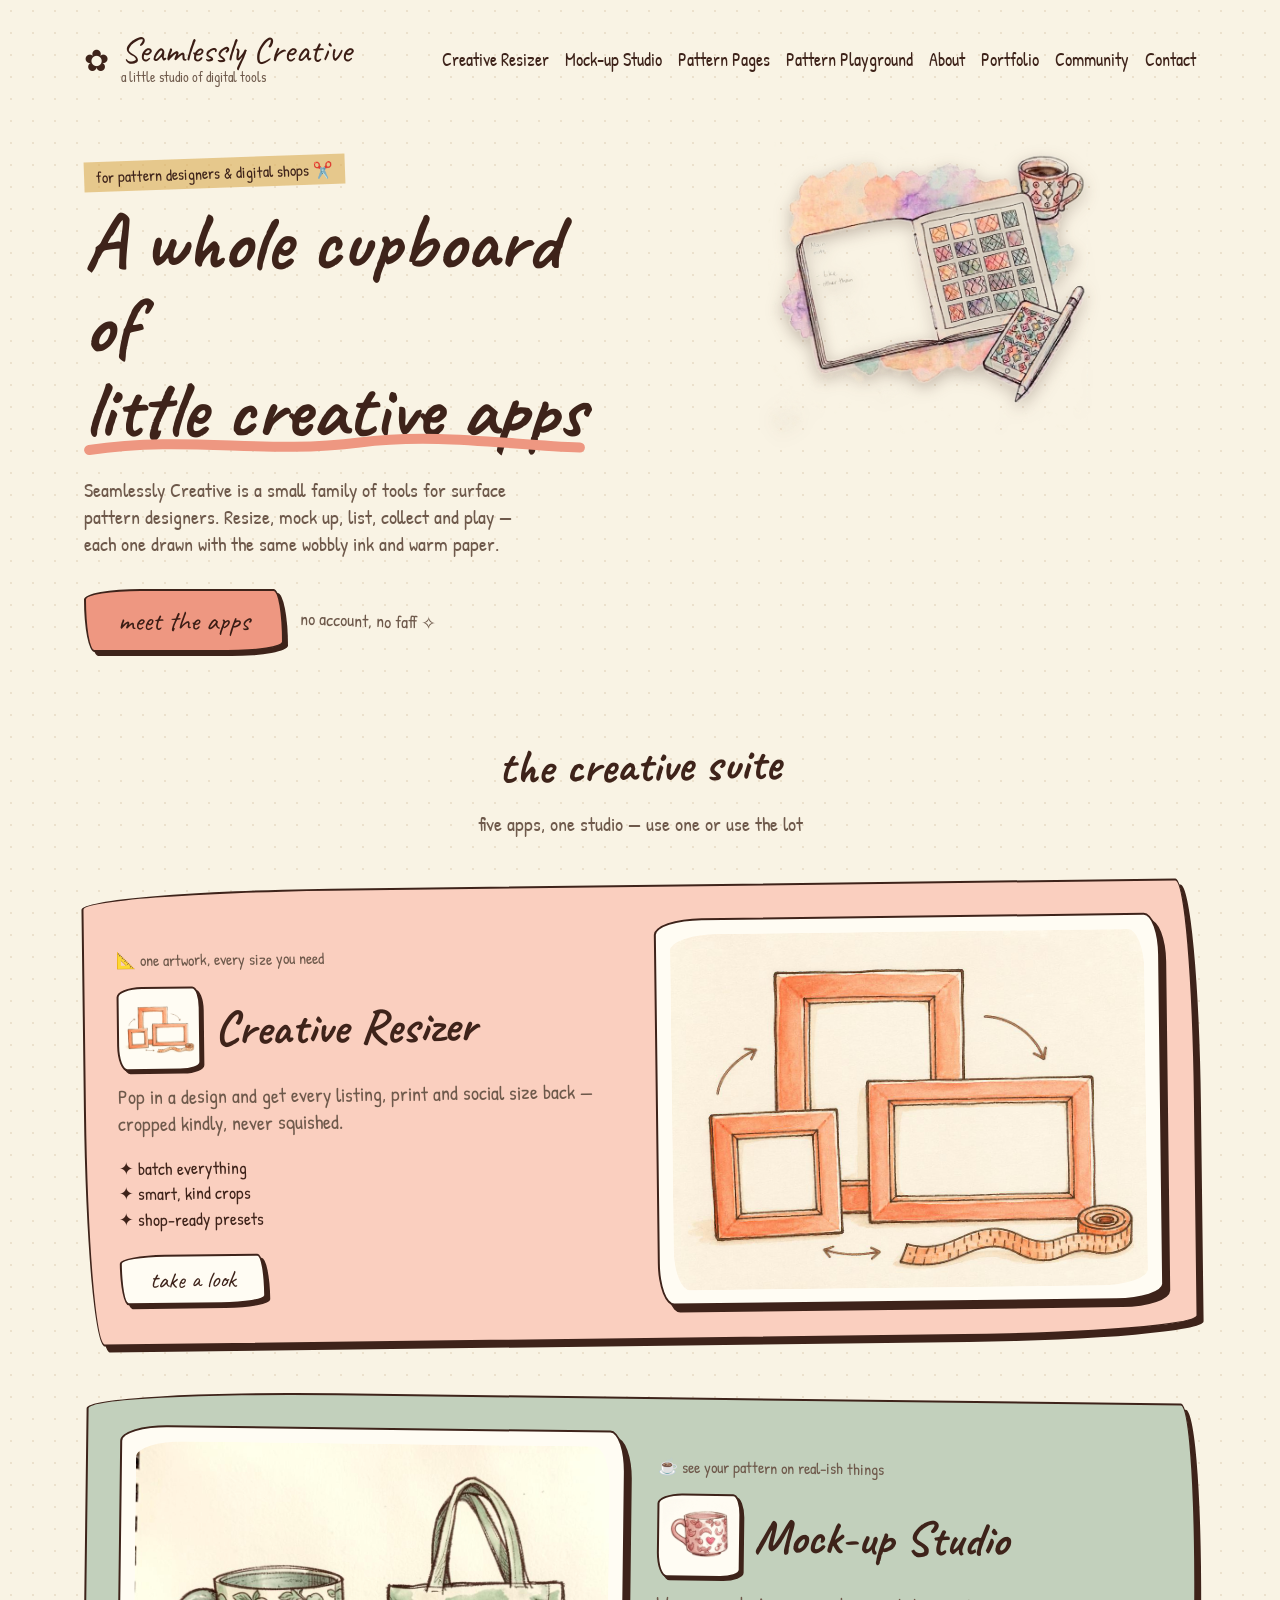
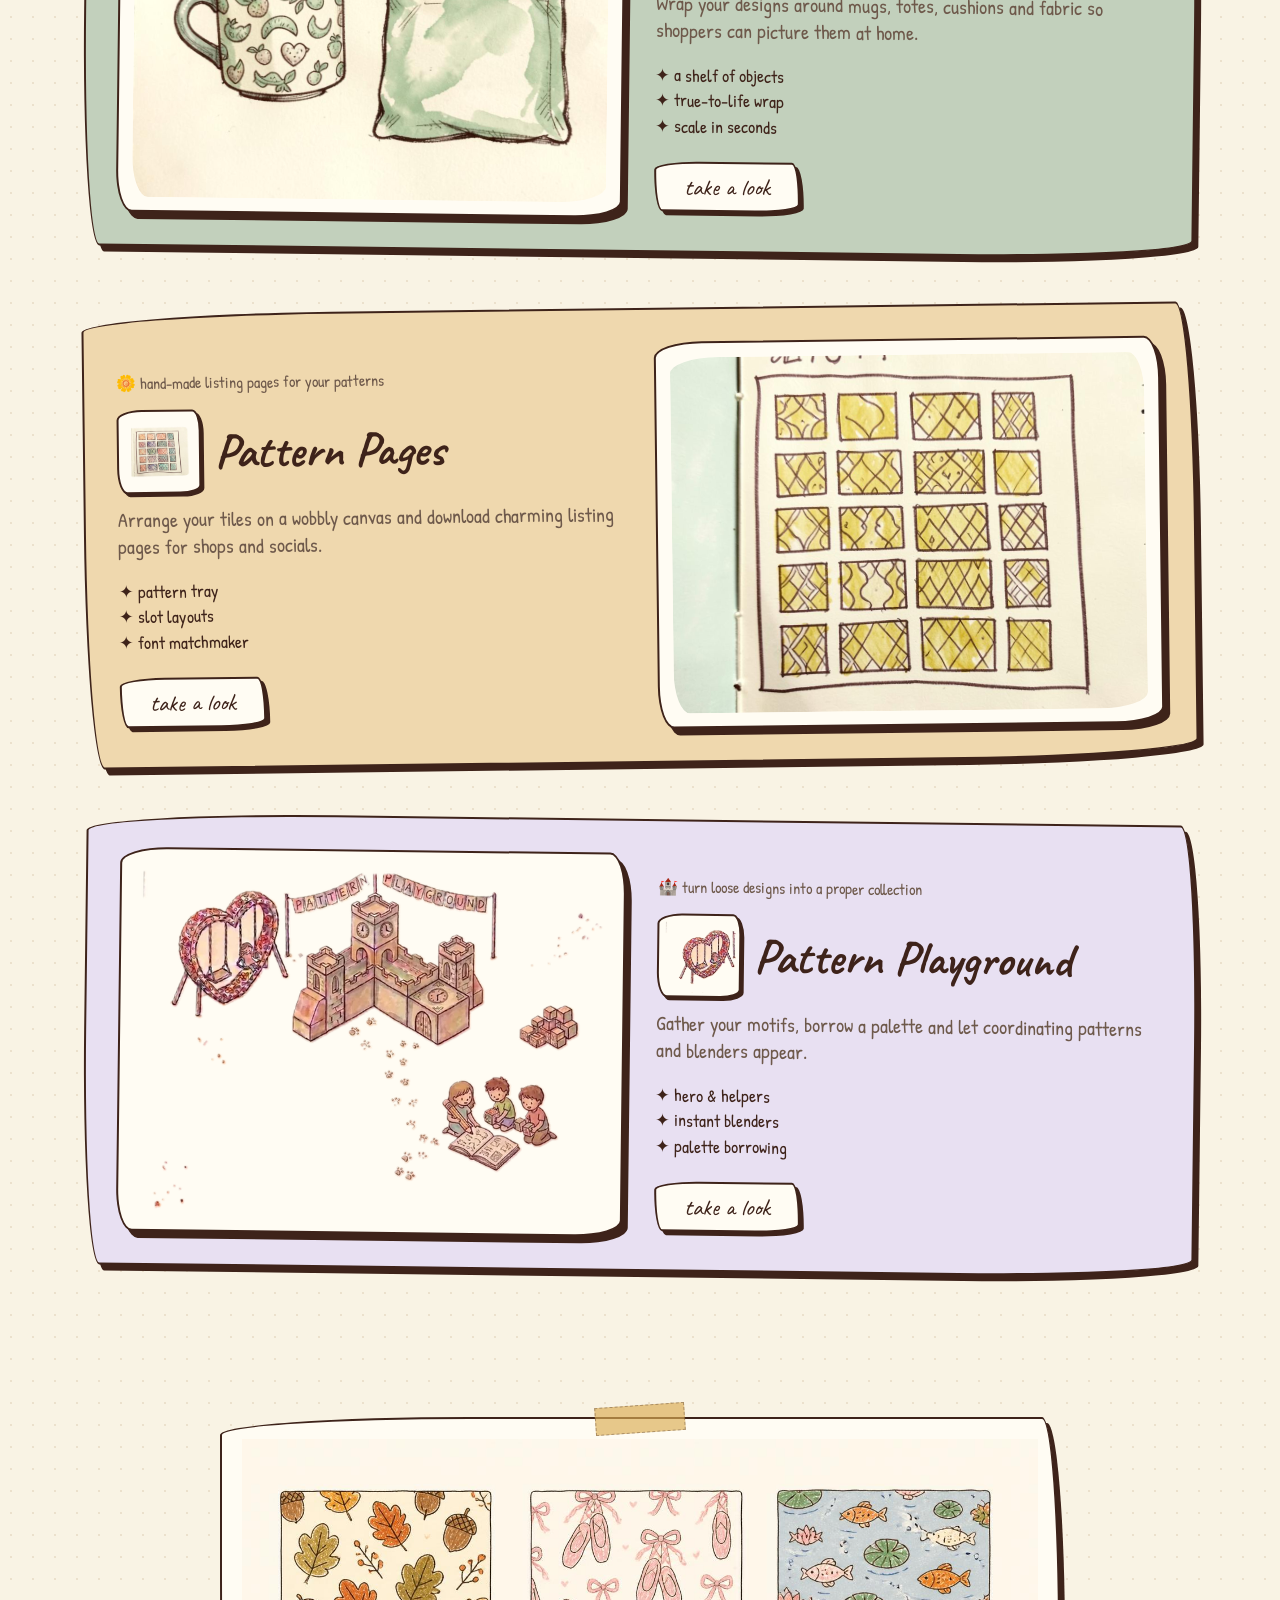
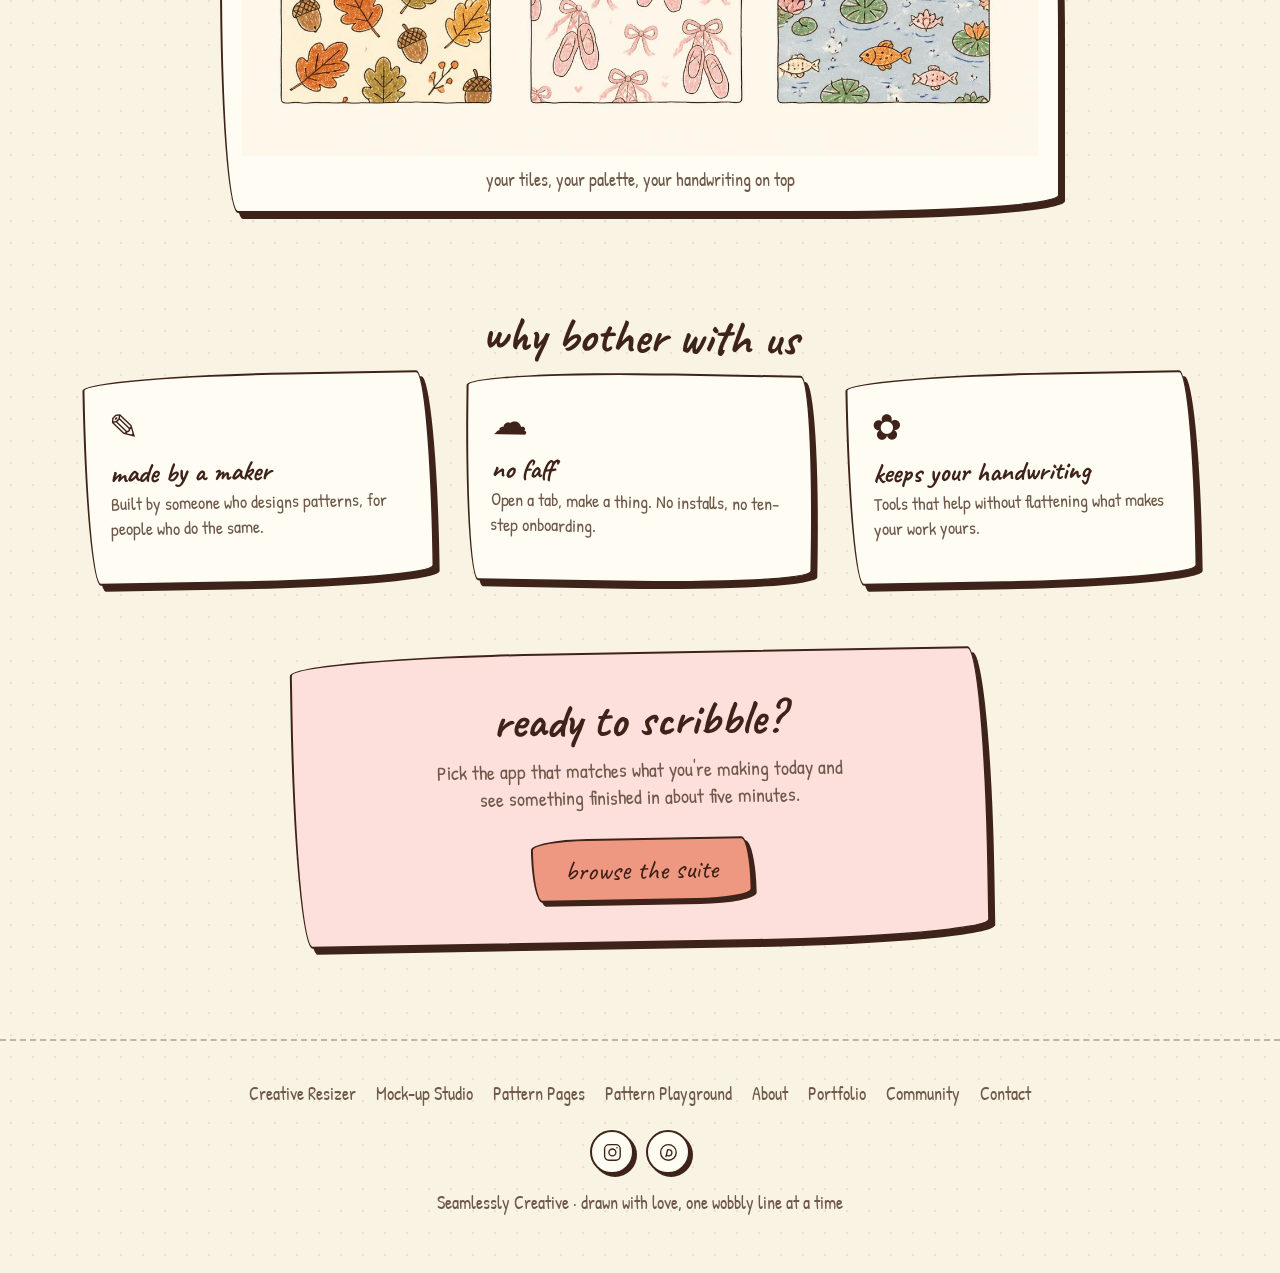
==== commit 01968e13: "Call the studio "digital tools", not "hand-made tools" The apps are software, not physical craft - "" ====
--- a/index.html
+++ b/index.html
@@ -3,10 +3,10 @@
 <head>
 <meta charset="utf-8" />
 <meta name="viewport" content="width=device-width, initial-scale=1" />
-<title>Seamlessly Creative — hand-made tools for pattern designers</title>
+<title>Seamlessly Creative — digital tools for pattern designers</title>
 <meta name="description" content="A little studio of playful apps for surface pattern designers: resize artwork, build mock-ups, make listing pages, grow collections and play with seamless repeats." />
 <meta name="author" content="Seamlessly Creative" />
-<meta property="og:title" content="Seamlessly Creative — a studio of hand-made design tools" />
+<meta property="og:title" content="Seamlessly Creative — a studio of digital design tools" />
 <meta property="og:description" content="Five friendly apps for pattern makers, all drawn with the same wobbly ink and warm paper." />
 <meta property="og:type" content="website" />
 <meta name="twitter:card" content="summary_large_image" />
@@ -24,7 +24,7 @@
       <span class="logo-mark" aria-hidden="true">✿</span>
       <span class="logo-text">
         <span class="name">Seamlessly Creative</span>
-        <span class="sub">a little studio of hand-made tools</span>
+        <span class="sub">a little studio of digital tools</span>
       </span>
     </a>
     <nav class="site-nav">
